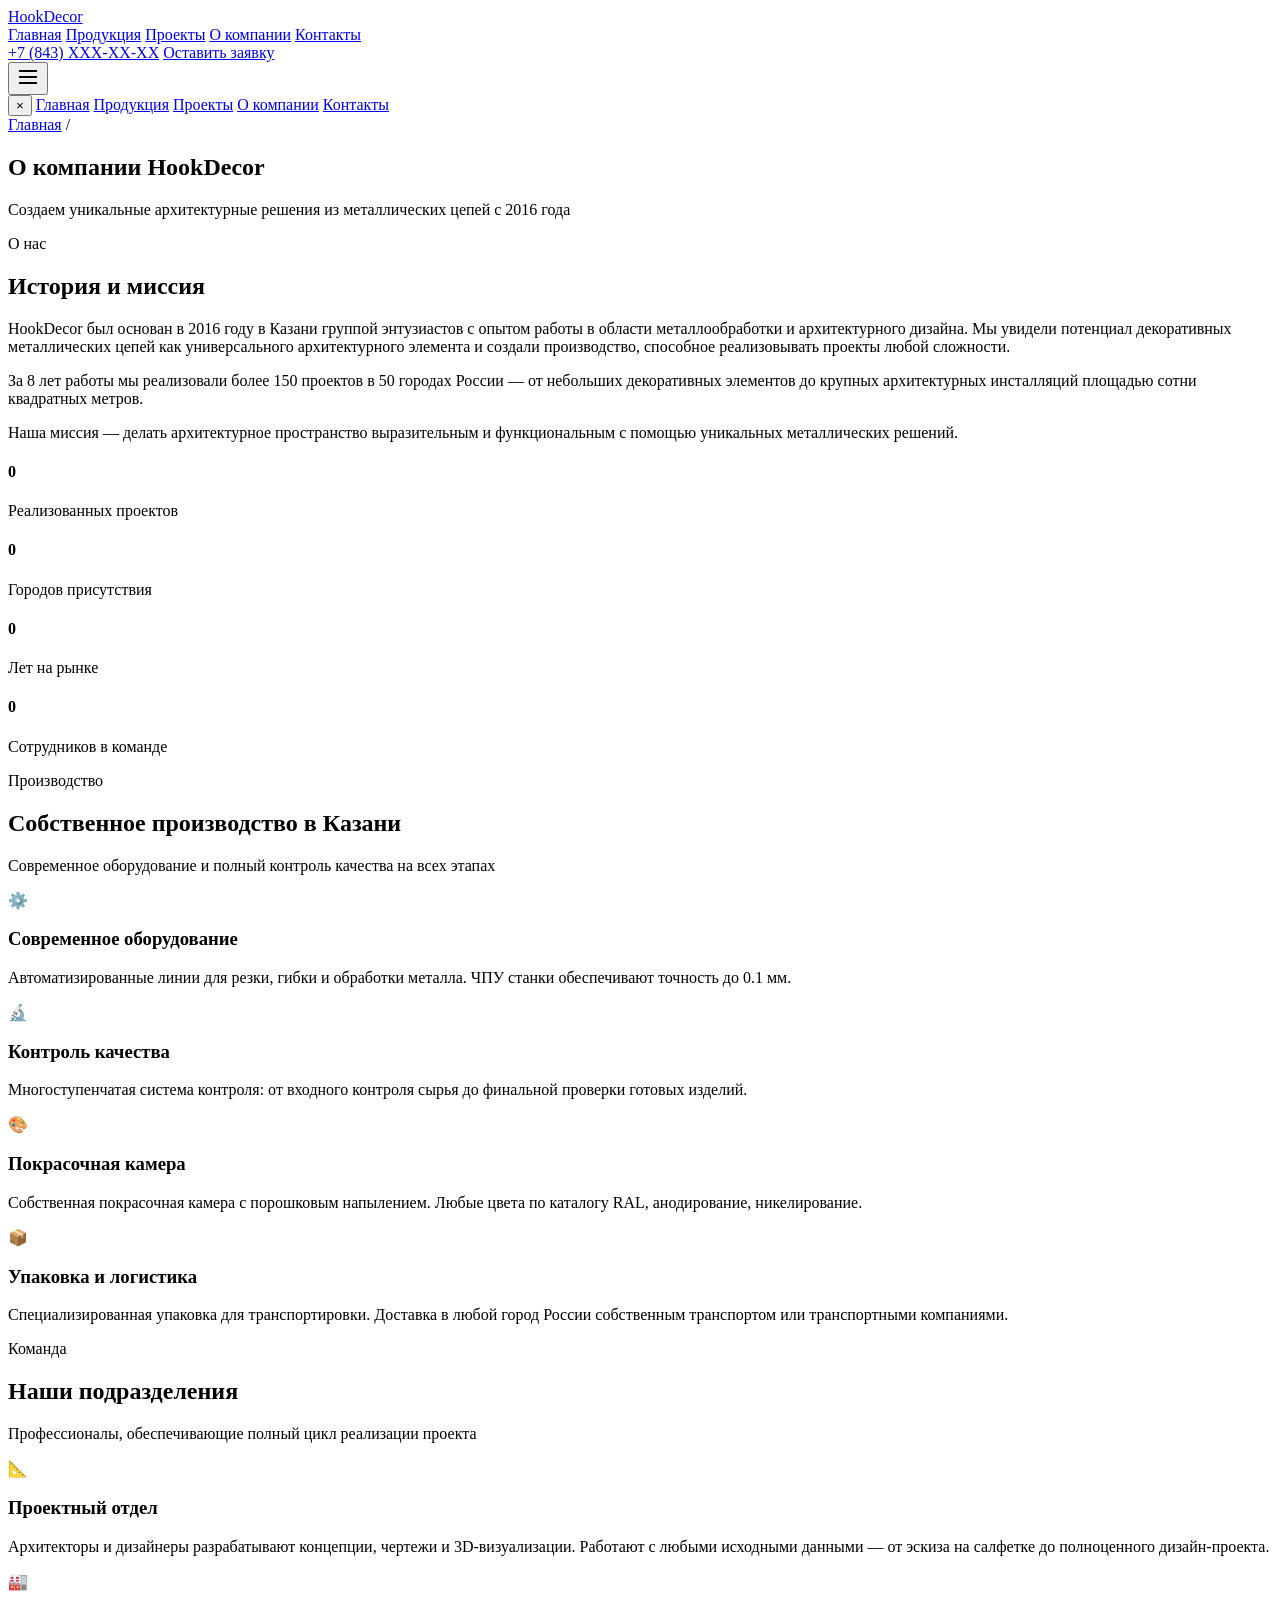
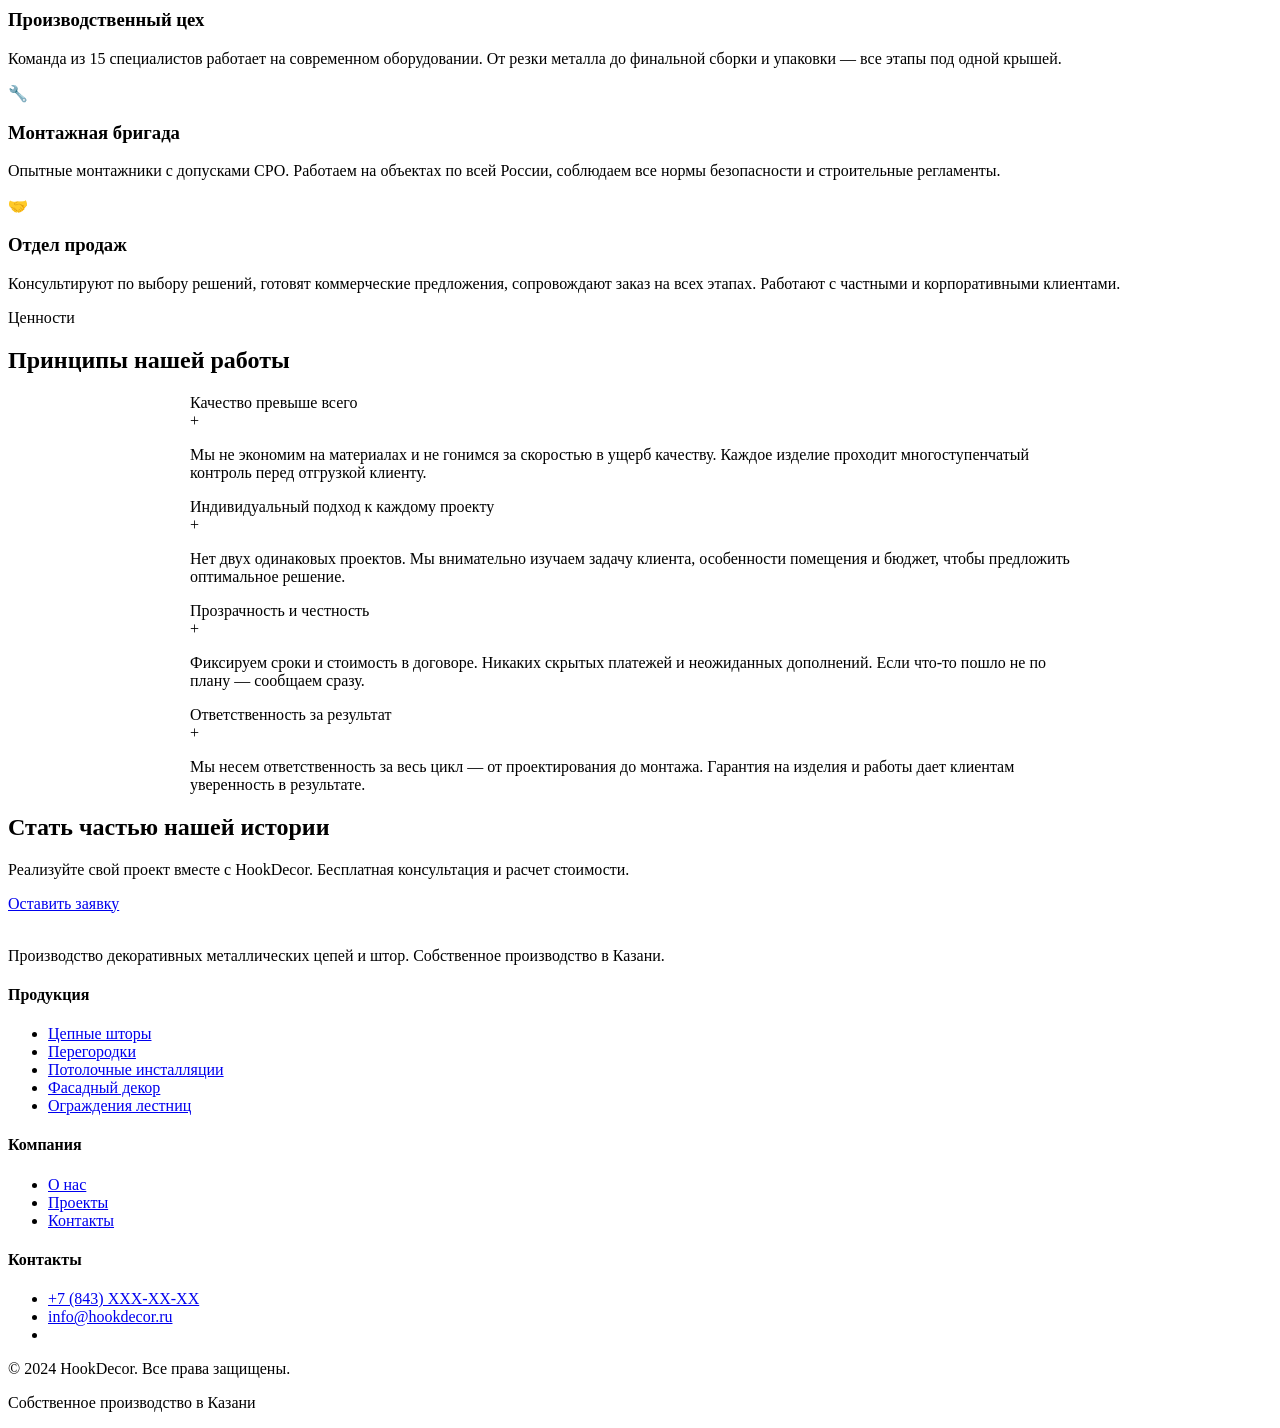
==== about.html @ c9058403 "Update about.html" ====
<!DOCTYPE html>
<html lang="ru">
<head>
    <meta charset="UTF-8">
    <meta name="viewport" content="width=device-width, initial-scale=1.0">
    <meta name="description" content="HookDecor — производитель декоративных металлических цепей и штор в Казани. Собственное производство, проектный отдел, монтаж под ключ. История компании, производство, команда.">
    <meta name="keywords" content="HookDecor, производство декоративных цепей Казань, компания, о нас, производство металлических штор, проектный отдел, монтаж">
    <meta name="author" content="HookDecor">
    <meta name="robots" content="index, follow">

    <meta property="og:title" content="О компании HookDecor — Производство в Казани">
    <meta property="og:description" content="Собственное производство декоративных металлических цепей и штор. Проектный отдел, монтаж под ключ.">
    <meta property="og:type" content="website">
    <meta property="og:url" content="https://hookdecor.ru/about.html">
    <meta property="og:locale" content="ru_RU">

    <title>О компании — HookDecor | Производство декоративных цепей в Казани</title>

    <link rel="canonical" href="https://hookdecor.ru/about.html">
    <link rel="stylesheet" href="./styles.css">
    <link rel="preconnect" href="https://fonts.googleapis.com">
    <link href="https://fonts.googleapis.com/css2?family=Inter:wght@300;400;500;600;700&display=swap" rel="stylesheet">

    <script type="application/ld+json">
    {
        "@context": "https://schema.org",
        "@type": "AboutPage",
        "name": "О компании HookDecor",
        "description": "Производство декоративных металлических цепей и штор в Казани",
        "url": "https://hookdecor.ru/about.html",
        "mainEntity": {
            "@type": "Organization",
            "name": "HookDecor",
            "description": "Производство декоративных металлических цепей и штор",
            "foundingDate": "2016",
            "numberOfEmployees": "25",
            "areaServed": "RU",
            "address": {
                "@type": "PostalAddress",
                "addressLocality": "Казань",
                "addressRegion": "Татарстан",
                "addressCountry": "RU"
            }
        }
    }
    </script>
</head>
<body>

    <!-- Header -->
    <header class="header">
        <div class="container">
            <div class="header-inner">
                <a href="index.html" class="logo">Hook<span>Decor</span></a>
                <nav class="nav">
                    <a href="index.html">Главная</a>
                    <a href="products.html">Продукция</a>
                    <a href="projects.html">Проекты</a>
                    <a href="about.html">О компании</a>
                    <a href="contacts.html">Контакты</a>
                </nav>
                <div class="header-contact">
                    <a href="tel:+7843XXXXXXX" class="phone-link">+7 (843) XXX-XX-XX</a>
                    <a href="contacts.html" class="btn btn-primary">Оставить заявку</a>
                </div>
                <button class="mobile-menu-btn" aria-label="Открыть меню">
                    <svg width="24" height="24" viewBox="0 0 24 24" fill="none" stroke="currentColor" stroke-width="2">
                        <line x1="3" y1="12" x2="21" y2="12"></line>
                        <line x1="3" y1="6" x2="21" y2="6"></line>
                        <line x1="3" y1="18" x2="21" y2="18"></line>
                    </svg>
                </button>
            </div>
        </div>
    </header>

    <div class="mobile-menu">
        <button class="mobile-menu-close" aria-label="Закрыть меню">×</button>
        <a href="index.html">Главная</a>
        <a href="products.html">Продукция</a>
        <a href="projects.html">Проекты</a>
        <a href="about.html">О компании</a>
        <a href="contacts.html">Контакты</a>
    </div>

    <!-- Page Header -->
    <section class="page-header">
        <div class="container">
            <nav class="breadcrumb" aria-label="Хлебные крошки">
                <a href="index.html">Главная</a>
                <span class="breadcrumb-separator">/</span>
                <span style="color: rgba(255,255,255,0.6);">О компании</span>
            </nav>
            <h1>О компании HookDecor</h1>
            <p>Создаем уникальные архитектурные решения из металлических цепей с 2016 года</p>
        </div>
    </section>

    <!-- About Main -->
    <section class="section">
        <div class="container">
            <div class="about-grid">
                <div class="about-image fade-in"></div>
                <div class="fade-in">
                    <span class="section-label">О нас</span>
                    <h2>История и миссия</h2>
                    <p>HookDecor был основан в 2016 году в Казани группой энтузиастов с опытом работы в области металлообработки и архитектурного дизайна. Мы увидели потенциал декоративных металлических цепей как универсального архитектурного элемента и создали производство, способное реализовывать проекты любой сложности.</p>
                    <p>За 8 лет работы мы реализовали более 150 проектов в 50 городах России — от небольших декоративных элементов до крупных архитектурных инсталляций площадью сотни квадратных метров.</p>
                    <p>Наша миссия — делать архитектурное пространство выразительным и функциональным с помощью уникальных металлических решений.</p>

                    <div class="about-stats">
                        <div class="stat-item">
                            <h4 class="counter" data-target="150">0</h4>
                            <p>Реализованных проектов</p>
                        </div>
                        <div class="stat-item">
                            <h4 class="counter" data-target="50">0</h4>
                            <p>Городов присутствия</p>
                        </div>
                        <div class="stat-item">
                            <h4 class="counter" data-target="8">0</h4>
                            <p>Лет на рынке</p>
                        </div>
                        <div class="stat-item">
                            <h4 class="counter" data-target="25">0</h4>
                            <p>Сотрудников в команде</p>
                        </div>
                    </div>
                </div>
            </div>
        </div>
    </section>

    <!-- Production Section -->
    <section class="section products-section" id="production">
        <div class="container">
            <div class="section-header fade-in">
                <span class="section-label">Производство</span>
                <h2>Собственное производство в Казани</h2>
                <p>Современное оборудование и полный контроль качества на всех этапах</p>
            </div>
            <div class="features-grid">
                <div class="feature-card fade-in">
                    <div class="feature-icon">⚙️</div>
                    <h3>Современное оборудование</h3>
                    <p>Автоматизированные линии для резки, гибки и обработки металла. ЧПУ станки обеспечивают точность до 0.1 мм.</p>
                </div>
                <div class="feature-card fade-in">
                    <div class="feature-icon">🔬</div>
                    <h3>Контроль качества</h3>
                    <p>Многоступенчатая система контроля: от входного контроля сырья до финальной проверки готовых изделий.</p>
                </div>
                <div class="feature-card fade-in">
                    <div class="feature-icon">🎨</div>
                    <h3>Покрасочная камера</h3>
                    <p>Собственная покрасочная камера с порошковым напылением. Любые цвета по каталогу RAL, анодирование, никелирование.</p>
                </div>
                <div class="feature-card fade-in">
                    <div class="feature-icon">📦</div>
                    <h3>Упаковка и логистика</h3>
                    <p>Специализированная упаковка для транспортировки. Доставка в любой город России собственным транспортом или транспортными компаниями.</p>
                </div>
            </div>
        </div>
    </section>

    <!-- Team / Departments -->
    <section class="section">
        <div class="container">
            <div class="section-header fade-in">
                <span class="section-label">Команда</span>
                <h2>Наши подразделения</h2>
                <p>Профессионалы, обеспечивающие полный цикл реализации проекта</p>
            </div>
            <div class="features-grid">
                <div class="feature-card fade-in">
                    <div class="feature-icon">📐</div>
                    <h3>Проектный отдел</h3>
                    <p>Архитекторы и дизайнеры разрабатывают концепции, чертежи и 3D-визуализации. Работают с любыми исходными данными — от эскиза на салфетке до полноценного дизайн-проекта.</p>
                </div>
                <div class="feature-card fade-in">
                    <div class="feature-icon">🏭</div>
                    <h3>Производственный цех</h3>
                    <p>Команда из 15 специалистов работает на современном оборудовании. От резки металла до финальной сборки и упаковки — все этапы под одной крышей.</p>
                </div>
                <div class="feature-card fade-in">
                    <div class="feature-icon">🔧</div>
                    <h3>Монтажная бригада</h3>
                    <p>Опытные монтажники с допусками СРО. Работаем на объектах по всей России, соблюдаем все нормы безопасности и строительные регламенты.</p>
                </div>
                <div class="feature-card fade-in">
                    <div class="feature-icon">🤝</div>
                    <h3>Отдел продаж</h3>
                    <p>Консультируют по выбору решений, готовят коммерческие предложения, сопровождают заказ на всех этапах. Работают с частными и корпоративными клиентами.</p>
                </div>
            </div>
        </div>
    </section>

    <!-- Values -->
    <section class="section products-section">
        <div class="container">
            <div class="section-header fade-in">
                <span class="section-label">Ценности</span>
                <h2>Принципы нашей работы</h2>
            </div>
            <div style="max-width: 900px; margin: 0 auto;">
                <div class="faq-item fade-in">
                    <div class="faq-question">
                        <span>Качество превыше всего</span>
                        <div class="faq-toggle">+</div>
                    </div>
                    <div class="faq-answer">
                        <p>Мы не экономим на материалах и не гонимся за скоростью в ущерб качеству. Каждое изделие проходит многоступенчатый контроль перед отгрузкой клиенту.</p>
                    </div>
                </div>
                <div class="faq-item fade-in">
                    <div class="faq-question">
                        <span>Индивидуальный подход к каждому проекту</span>
                        <div class="faq-toggle">+</div>
                    </div>
                    <div class="faq-answer">
                        <p>Нет двух одинаковых проектов. Мы внимательно изучаем задачу клиента, особенности помещения и бюджет, чтобы предложить оптимальное решение.</p>
                    </div>
                </div>
                <div class="faq-item fade-in">
                    <div class="faq-question">
                        <span>Прозрачность и честность</span>
                        <div class="faq-toggle">+</div>
                    </div>
                    <div class="faq-answer">
                        <p>Фиксируем сроки и стоимость в договоре. Никаких скрытых платежей и неожиданных дополнений. Если что-то пошло не по плану — сообщаем сразу.</p>
                    </div>
                </div>
                <div class="faq-item fade-in">
                    <div class="faq-question">
                        <span>Ответственность за результат</span>
                        <div class="faq-toggle">+</div>
                    </div>
                    <div class="faq-answer">
                        <p>Мы несем ответственность за весь цикл — от проектирования до монтажа. Гарантия на изделия и работы дает клиентам уверенность в результате.</p>
                    </div>
                </div>
            </div>
        </div>
    </section>

    <!-- CTA Section -->
    <section class="cta-section">
        <div class="container">
            <div class="fade-in">
                <h2>Стать частью нашей истории</h2>
                <p>Реализуйте свой проект вместе с HookDecor. Бесплатная консультация и расчет стоимости.</p>
                <div class="cta-buttons">
                    <a href="contacts.html" class="btn btn-white">Оставить заявку</a>
                    <a href="tel:+7843XXXXXXX" class="btn btn-outline" style="color: white; border-color: rgba(255,255,255,0.5);">+7 (843) XXX-XX-XX</a>
                </div>
            </div>
        </div>
    </section>

    <!-- Footer -->
    <footer class="footer">
        <div class="container">
            <div class="footer-grid">
                <div class="footer-brand">
                    <a href="index.html" class="logo" style="color: white;">Hook<span style="color: var(--gold);">Decor</span></a>
                    <p>Производство декоративных металлических цепей и штор. Собственное производство в Казани.</p>
                </div>
                <div class="footer-links">
                    <h4>Продукция</h4>
                    <ul>
                        <li><a href="products.html#curtains">Цепные шторы</a></li>
                        <li><a href="products.html#partitions">Перегородки</a></li>
                        <li><a href="products.html#ceiling">Потолочные инсталляции</a></li>
                        <li><a href="products.html#facade">Фасадный декор</a></li>
                        <li><a href="products.html#stairs">Ограждения лестниц</a></li>
                    </ul>
                </div>
                <div class="footer-links">
                    <h4>Компания</h4>
                    <ul>
                        <li><a href="about.html">О нас</a></li>
                        <li><a href="projects.html">Проекты</a></li>
                        <li><a href="contacts.html">Контакты</a></li>
                    </ul>
                </div>
                <div class="footer-links">
                    <h4>Контакты</h4>
                    <ul>
                        <li><a href="tel:+7843XXXXXXX">+7 (843) XXX-XX-XX</a></li>
                        <li><a href="mailto:info@hookdecor.ru">info@hookdecor.ru</a></li>
                        <li><span style="color: rgba(255,255,255,0.7);">Казань, Татарстан</span></li>
                    </ul>
                </div>
            </div>
            <div class="footer-bottom">
                <p>© 2024 HookDecor. Все права защищены.</p>
                <p>Собственное производство в Казани</p>
            </div>
        </div>
    </footer>

    <script src="./scripts.js"></script>
</body>
</html>
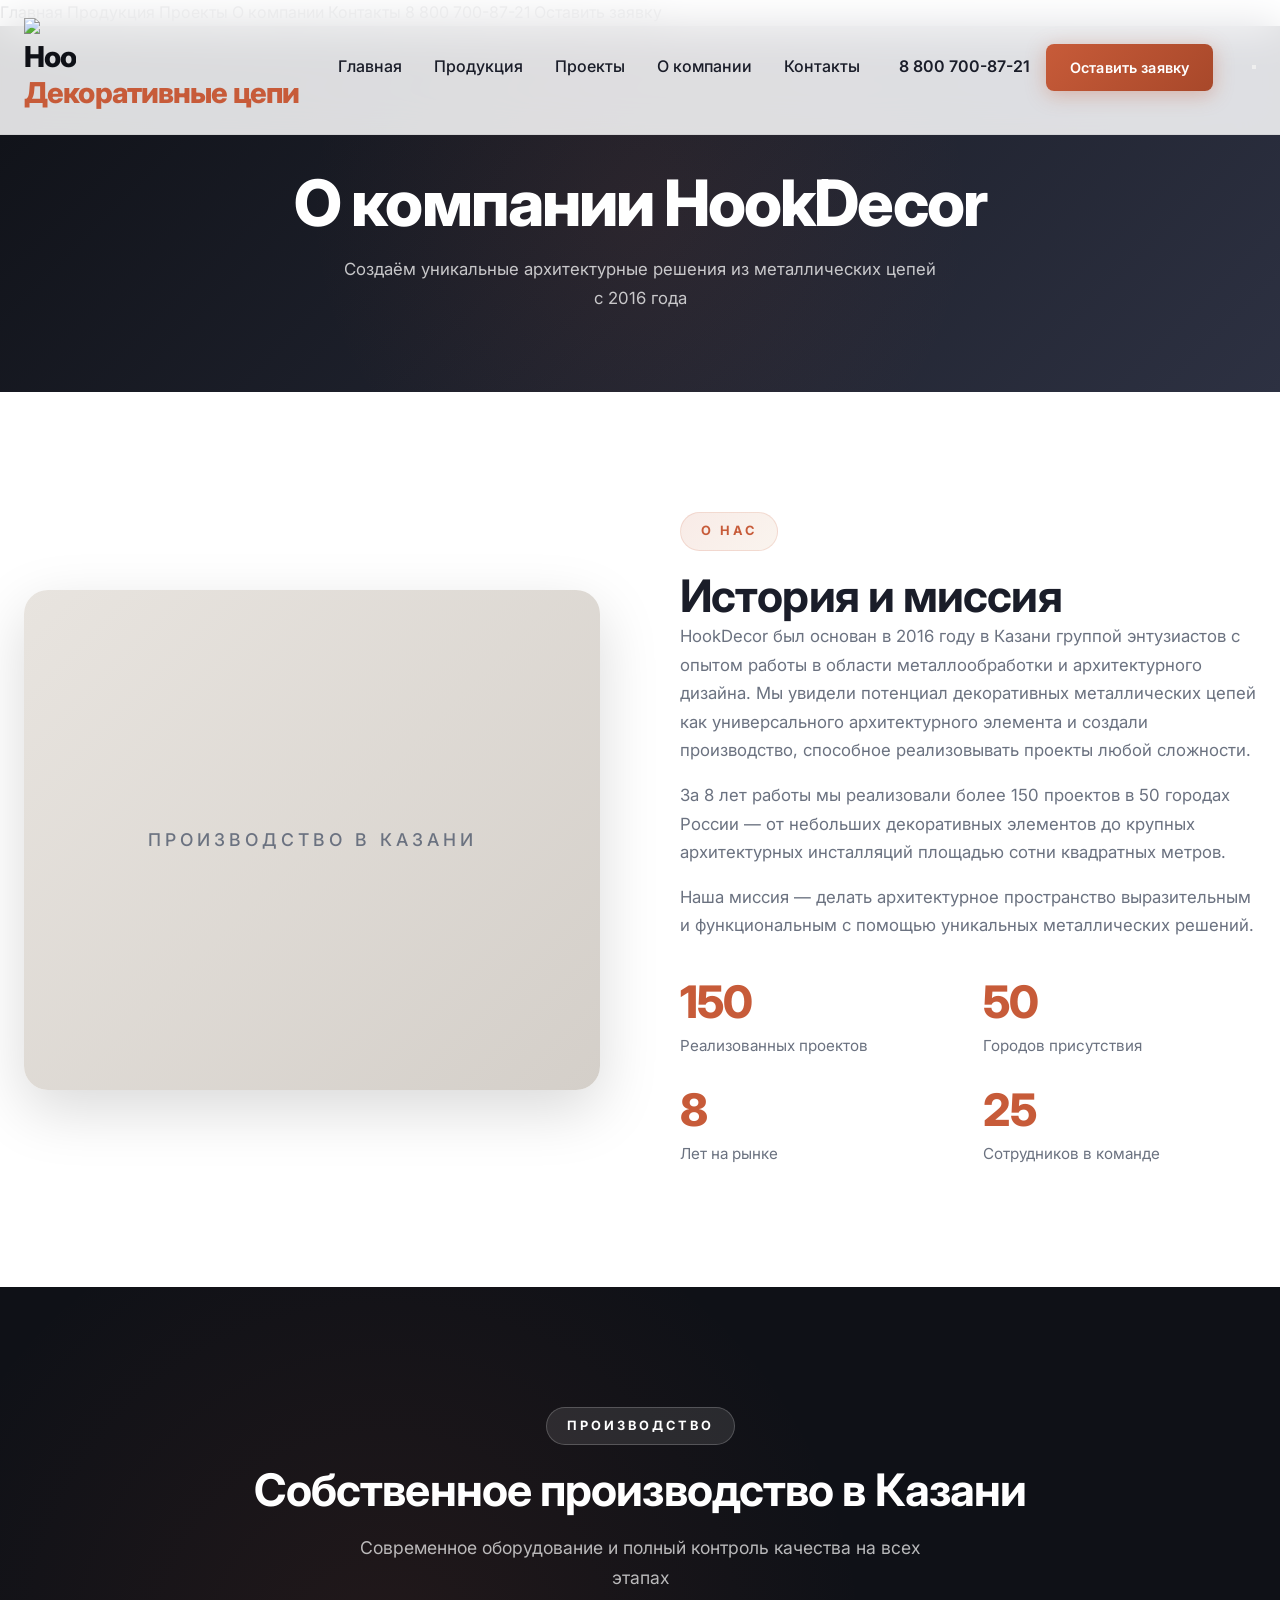
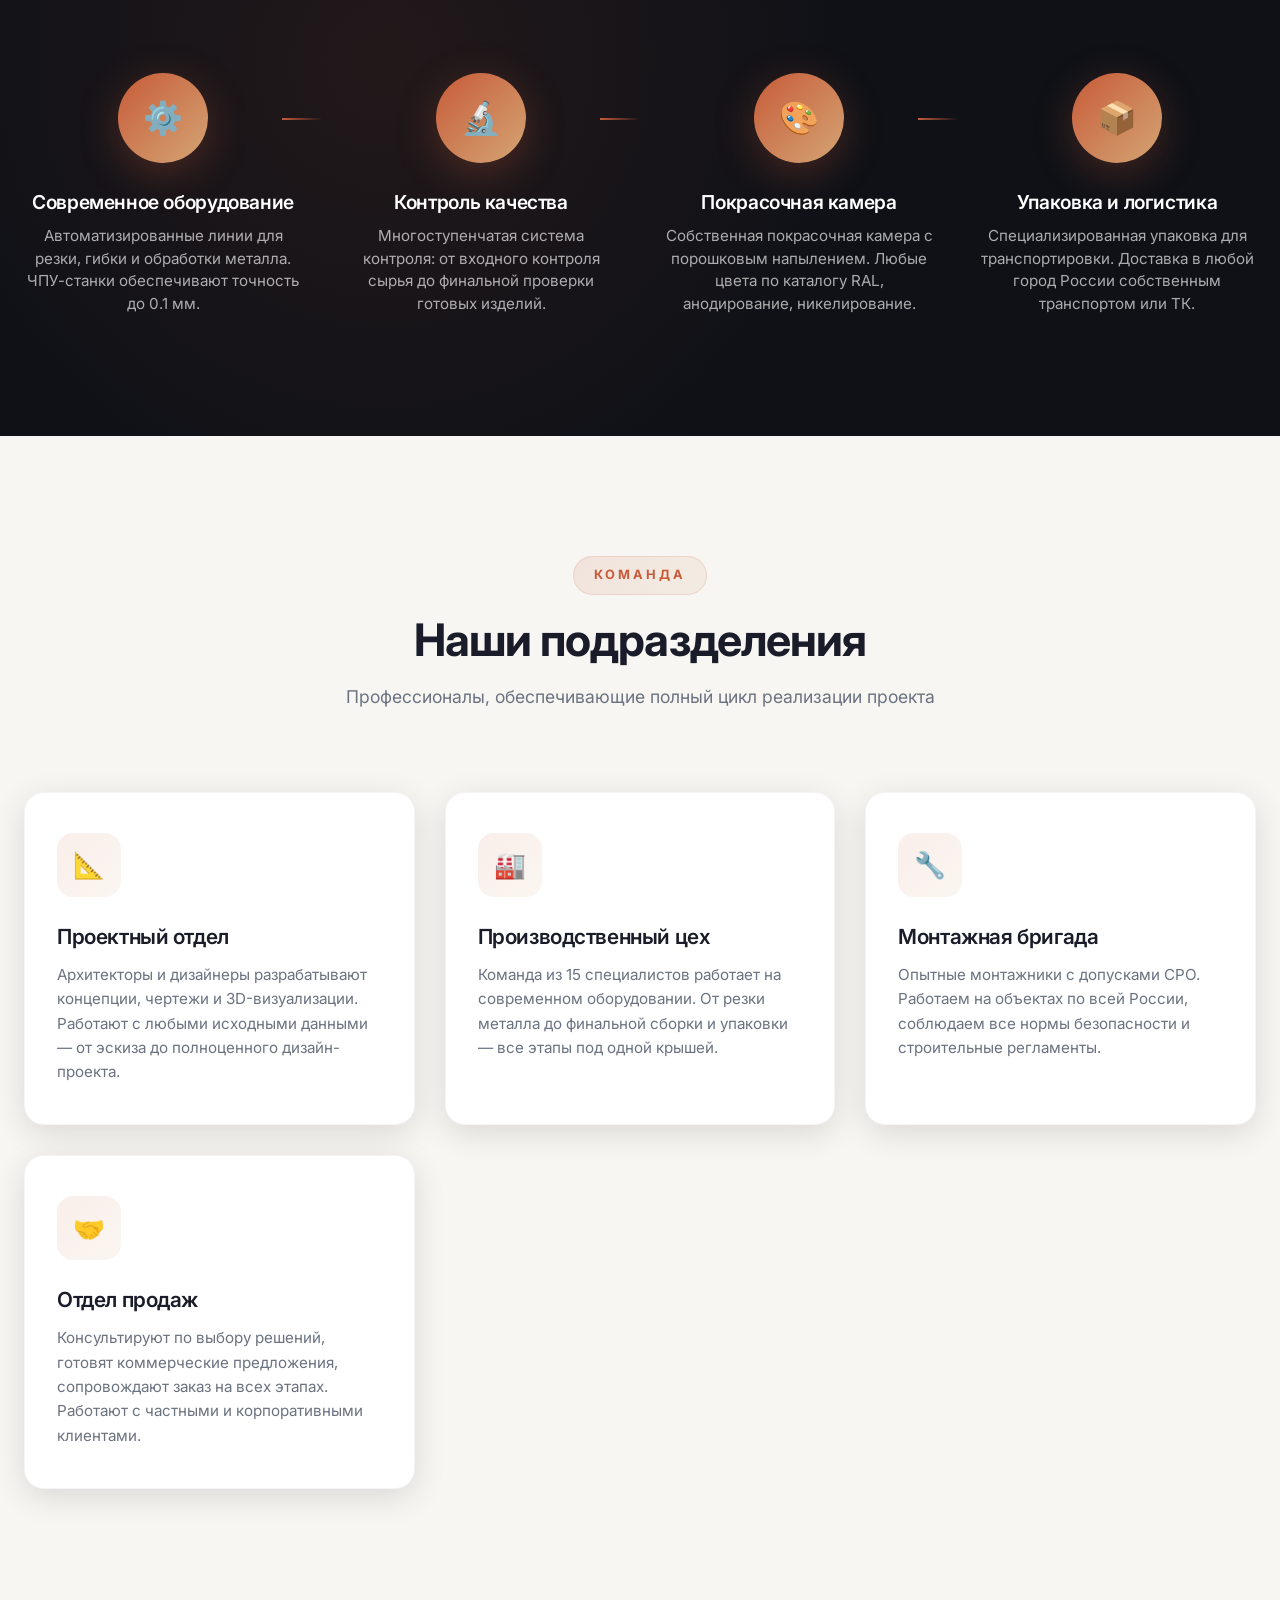
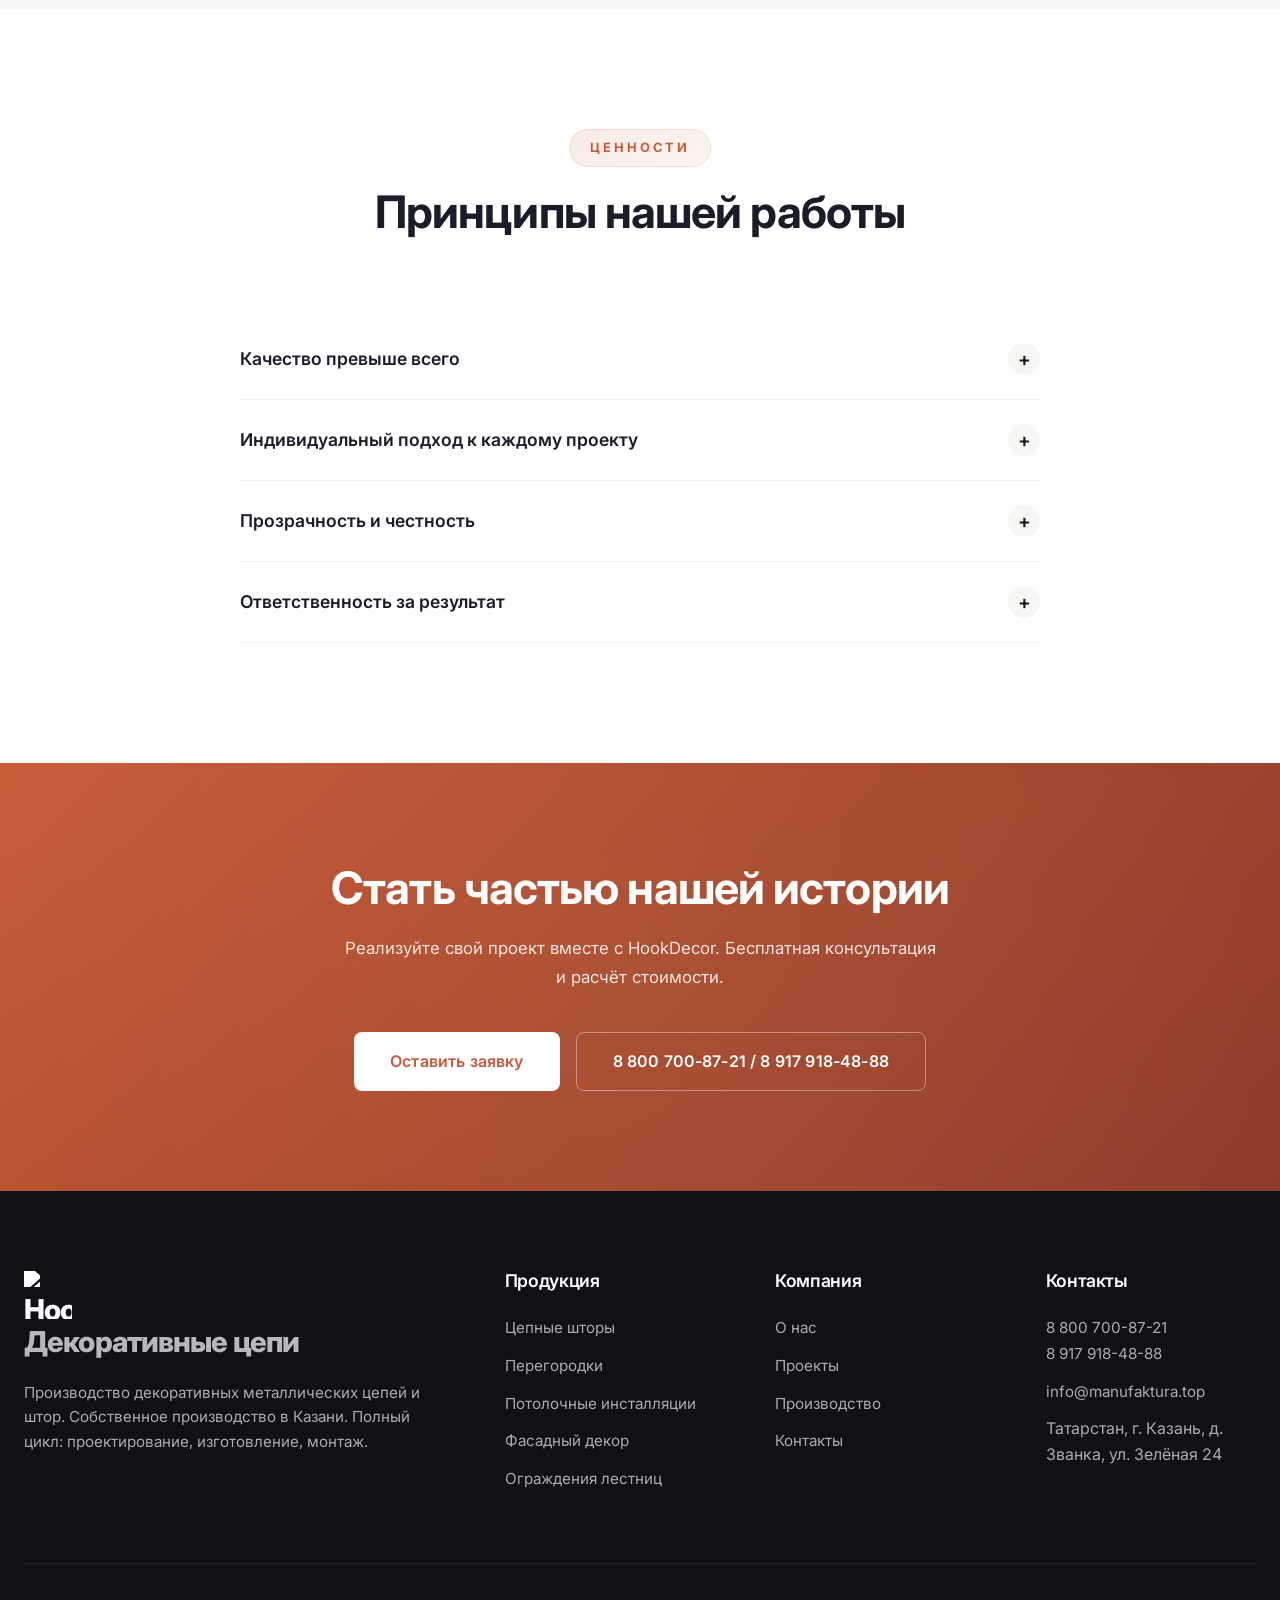
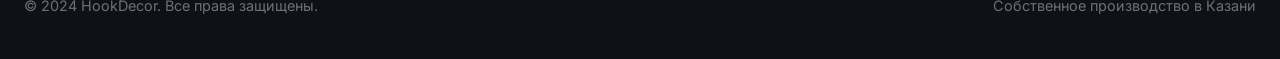
==== commit c09b42e9: "Поправили лооотип и шапку с строками тел" ====
--- a/about.html
+++ b/about.html
@@ -1,306 +1,1381 @@
 <!DOCTYPE html>
 <html lang="ru">
 <head>
-    <meta charset="UTF-8">
-    <meta name="viewport" content="width=device-width, initial-scale=1.0">
-    <meta name="description" content="HookDecor — производитель декоративных металлических цепей и штор в Казани. Собственное производство, проектный отдел, монтаж под ключ. История компании, производство, команда.">
-    <meta name="keywords" content="HookDecor, производство декоративных цепей Казань, компания, о нас, производство металлических штор, проектный отдел, монтаж">
-    <meta name="author" content="HookDecor">
-    <meta name="robots" content="index, follow">
-
-    <meta property="og:title" content="О компании HookDecor — Производство в Казани">
-    <meta property="og:description" content="Собственное производство декоративных металлических цепей и штор. Проектный отдел, монтаж под ключ.">
-    <meta property="og:type" content="website">
-    <meta property="og:url" content="https://hookdecor.ru/about.html">
-    <meta property="og:locale" content="ru_RU">
-
-    <title>О компании — HookDecor | Производство декоративных цепей в Казани</title>
-
-    <link rel="canonical" href="https://hookdecor.ru/about.html">
-    <link rel="stylesheet" href="./styles.css">
-    <link rel="preconnect" href="https://fonts.googleapis.com">
-    <link href="https://fonts.googleapis.com/css2?family=Inter:wght@300;400;500;600;700&display=swap" rel="stylesheet">
-
-    <script type="application/ld+json">
-    {
-        "@context": "https://schema.org",
-        "@type": "AboutPage",
-        "name": "О компании HookDecor",
-        "description": "Производство декоративных металлических цепей и штор в Казани",
-        "url": "https://hookdecor.ru/about.html",
-        "mainEntity": {
-            "@type": "Organization",
-            "name": "HookDecor",
-            "description": "Производство декоративных металлических цепей и штор",
-            "foundingDate": "2016",
-            "numberOfEmployees": "25",
-            "areaServed": "RU",
-            "address": {
-                "@type": "PostalAddress",
-                "addressLocality": "Казань",
-                "addressRegion": "Татарстан",
-                "addressCountry": "RU"
-            }
-        }
+<meta charset="UTF-8">
+<meta name="viewport" content="width=device-width, initial-scale=1.0">
+<title>О компании — HookDecor | Производство декоративных цепей в Казани</title>
+<link href="https://fonts.googleapis.com/css2?family=Inter:wght@300;400;500;600;700;800&display=swap" rel="stylesheet">
+<style>
+/* ============================================
+   HOOKDECOR — PREMIUM DESIGN FOR WORDPRESS
+   Modern, Luxury, Glassmorphism, Animations
+   ============================================ */
+
+@import url('https://fonts.googleapis.com/css2?family=Inter:wght@300;400;500;600;700;800&display=swap');
+
+:root {
+    --primary-dark: #0f1117;
+    --primary-light: #f8f6f3;
+    --accent: #c75b39;
+    --accent-hover: #a8482a;
+    --text-dark: #1a1d29;
+    --text-light: #6b7280;
+    --gold: #d4a574;
+    --white: #ffffff;
+    --glass: rgba(255, 255, 255, 0.08);
+    --glass-border: rgba(255, 255, 255, 0.18);
+    --shadow-soft: 0 8px 32px rgba(0, 0, 0, 0.12);
+    --shadow-medium: 0 20px 60px rgba(0, 0, 0, 0.15);
+    --shadow-strong: 0 30px 80px rgba(0, 0, 0, 0.2);
+    --transition: all 0.4s cubic-bezier(0.4, 0, 0.2, 1);
+}
+
+* {
+    margin: 0;
+    padding: 0;
+    box-sizing: border-box;
+}
+
+html {
+    scroll-behavior: smooth;
+}
+
+body {
+    font-family: 'Inter', -apple-system, BlinkMacSystemFont, sans-serif;
+    color: var(--text-dark);
+    background-color: var(--white);
+    line-height: 1.6;
+    overflow-x: hidden;
+    -webkit-font-smoothing: antialiased;
+    -moz-osx-font-smoothing: grayscale;
+}
+
+/* Typography — Premium */
+h1, h2, h3, h4, h5, h6 {
+    font-family: 'Inter', sans-serif;
+    font-weight: 700;
+    line-height: 1.15;
+    letter-spacing: -0.02em;
+    color: var(--text-dark);
+}
+
+h1 {
+    font-size: clamp(2.5rem, 5vw, 4.5rem);
+    font-weight: 800;
+    letter-spacing: -0.03em;
+}
+
+h2 {
+    font-size: clamp(1.8rem, 3.5vw, 3rem);
+    font-weight: 700;
+}
+
+h3 {
+    font-size: clamp(1.2rem, 2vw, 1.5rem);
+    font-weight: 600;
+}
+
+p {
+    font-size: 1.05rem;
+    color: var(--text-light);
+    line-height: 1.7;
+    max-width: 65ch;
+}
+
+a {
+    text-decoration: none;
+    color: inherit;
+    transition: var(--transition);
+}
+
+/* Premium Buttons */
+.wp-block-button__link,
+.btn-premium {
+    display: inline-flex;
+    align-items: center;
+    justify-content: center;
+    padding: 16px 36px;
+    font-size: 1rem;
+    font-weight: 600;
+    border-radius: 8px;
+    cursor: pointer;
+    transition: var(--transition);
+    border: none;
+    gap: 10px;
+    letter-spacing: 0.01em;
+    position: relative;
+    overflow: hidden;
+}
+
+.btn-premium::before {
+    content: '';
+    position: absolute;
+    top: 0;
+    left: -100%;
+    width: 100%;
+    height: 100%;
+    background: linear-gradient(90deg, transparent, rgba(255,255,255,0.2), transparent);
+    transition: left 0.6s;
+}
+
+.btn-premium:hover::before {
+    left: 100%;
+}
+
+.btn-primary-premium {
+    background: linear-gradient(135deg, var(--accent), var(--accent-hover));
+    color: var(--white);
+    box-shadow: 0 4px 20px rgba(199, 91, 57, 0.35);
+}
+
+.btn-primary-premium:hover {
+    transform: translateY(-3px);
+    box-shadow: 0 12px 40px rgba(199, 91, 57, 0.45);
+}
+
+.btn-outline-premium {
+    background: transparent;
+    color: var(--white);
+    border: 1.5px solid rgba(255,255,255,0.4);
+    backdrop-filter: blur(10px);
+}
+
+.btn-outline-premium:hover {
+    background: rgba(255,255,255,0.1);
+    border-color: rgba(255,255,255,0.7);
+    transform: translateY(-3px);
+}
+
+/* Container */
+.container-premium {
+    max-width: 1280px;
+    margin: 0 auto;
+    padding: 0 24px;
+}
+
+/* Header — Glassmorphism */
+.header-premium {
+    position: fixed;
+    top: 0;
+    left: 0;
+    right: 0;
+    z-index: 1000;
+    background: rgba(255, 255, 255, 0.85);
+    backdrop-filter: blur(20px) saturate(180%);
+    -webkit-backdrop-filter: blur(20px) saturate(180%);
+    border-bottom: 1px solid rgba(0,0,0,0.05);
+    transition: var(--transition);
+}
+
+.header-premium.scrolled {
+    box-shadow: 0 4px 30px rgba(0,0,0,0.08);
+    background: rgba(255, 255, 255, 0.95);
+}
+
+.header-inner-premium {
+    display: flex;
+    align-items: center;
+    justify-content: space-between;
+    padding: 18px 0;
+    min-height: 72px;
+}
+
+.logo-premium {
+    font-size: 1.8rem;
+    font-weight: 800;
+    color: var(--primary-dark);
+    letter-spacing: -0.03em;
+}
+
+.logo-premium span {
+    color: var(--accent);
+}
+
+/* Hero — Premium with Video/Gradient */
+.hero-premium {
+    min-height: 100vh;
+    display: flex;
+    align-items: center;
+    background: linear-gradient(135deg, #0f1117 0%, #1a1f2e 50%, #2d3142 100%);
+    position: relative;
+    overflow: hidden;
+    padding-top: 100px;
+}
+
+.hero-premium::before {
+    content: '';
+    position: absolute;
+    top: -50%;
+    left: -50%;
+    width: 200%;
+    height: 200%;
+    background: radial-gradient(circle, rgba(199,91,57,0.08) 0%, transparent 50%);
+    animation: pulse 8s ease-in-out infinite;
+}
+
+@keyframes pulse {
+    0%, 100% { transform: scale(1); opacity: 0.5; }
+    50% { transform: scale(1.1); opacity: 0.8; }
+}
+
+.hero-premium::after {
+    content: '';
+    position: absolute;
+    top: 0;
+    left: 0;
+    right: 0;
+    bottom: 0;
+    background: url('data:image/svg+xml,<svg xmlns="http://www.w3.org/2000/svg" viewBox="0 0 100 100"><circle cx="50" cy="50" r="0.5" fill="rgba(255,255,255,0.03)"/></svg>');
+    background-size: 60px 60px;
+}
+
+.hero-content-premium {
+    position: relative;
+    z-index: 2;
+    display: grid;
+    grid-template-columns: 1fr 1fr;
+    gap: 60px;
+    align-items: center;
+}
+
+.hero-text-premium h1 {
+    color: var(--white);
+    margin-bottom: 24px;
+    font-weight: 800;
+    line-height: 1.1;
+}
+
+.hero-text-premium h1 span {
+    color: var(--gold);
+    display: block;
+    margin-top: 8px;
+}
+
+.hero-text-premium p {
+    color: rgba(255,255,255,0.75);
+    font-size: 1.2rem;
+    margin-bottom: 40px;
+    max-width: 500px;
+    line-height: 1.6;
+}
+
+.hero-buttons-premium {
+    display: flex;
+    gap: 16px;
+    flex-wrap: wrap;
+}
+
+/* Glass Card for Hero Visual */
+.hero-glass-card {
+    width: 100%;
+    max-width: 520px;
+    height: 420px;
+    background: var(--glass);
+    backdrop-filter: blur(20px);
+    -webkit-backdrop-filter: blur(20px);
+    border: 1px solid var(--glass-border);
+    border-radius: 24px;
+    display: flex;
+    align-items: center;
+    justify-content: center;
+    position: relative;
+    overflow: hidden;
+    box-shadow: var(--shadow-strong);
+}
+
+.hero-glass-card::before {
+    content: '';
+    position: absolute;
+    top: -50%;
+    left: -50%;
+    width: 200%;
+    height: 200%;
+    background: conic-gradient(from 0deg, transparent, rgba(212,165,116,0.1), transparent 30%);
+    animation: rotate 10s linear infinite;
+}
+
+@keyframes rotate {
+    100% { transform: rotate(360deg); }
+}
+
+.hero-glass-text {
+    position: relative;
+    z-index: 2;
+    font-size: 0.9rem;
+    letter-spacing: 4px;
+    color: rgba(255,255,255,0.4);
+    text-transform: uppercase;
+    font-weight: 300;
+    text-align: center;
+    padding: 0 20px;
+}
+
+/* Floating Elements */
+.float-premium {
+    position: absolute;
+    border-radius: 16px;
+    background: rgba(255,255,255,0.08);
+    backdrop-filter: blur(12px);
+    -webkit-backdrop-filter: blur(12px);
+    border: 1px solid rgba(255,255,255,0.15);
+    padding: 14px 22px;
+    font-size: 0.85rem;
+    color: white;
+    box-shadow: 0 8px 32px rgba(0,0,0,0.2);
+    animation: float-premium 6s ease-in-out infinite;
+}
+
+.float-1 { top: 8%; right: 5%; animation-delay: 0s; }
+.float-2 { bottom: 25%; left: -5%; animation-delay: 2s; }
+.float-3 { top: 55%; right: -8%; animation-delay: 4s; }
+
+@keyframes float-premium {
+    0%, 100% { transform: translateY(0px) rotate(0deg); }
+    50% { transform: translateY(-20px) rotate(2deg); }
+}
+
+/* Section Styles */
+.section-premium {
+    padding: 120px 0;
+    position: relative;
+}
+
+.section-header-premium {
+    text-align: center;
+    margin-bottom: 80px;
+}
+
+.section-header-premium h2 {
+    margin-bottom: 16px;
+}
+
+.section-header-premium p {
+    max-width: 600px;
+    margin: 0 auto;
+    font-size: 1.1rem;
+}
+
+.section-label-premium {
+    display: inline-block;
+    padding: 8px 20px;
+    background: linear-gradient(135deg, rgba(199,91,57,0.12), rgba(212,165,116,0.12));
+    color: var(--accent);
+    font-size: 0.8rem;
+    font-weight: 700;
+    text-transform: uppercase;
+    letter-spacing: 3px;
+    border-radius: 30px;
+    margin-bottom: 20px;
+    border: 1px solid rgba(199,91,57,0.15);
+}
+
+/* Features — Glass Cards */
+.features-grid-premium {
+    display: grid;
+    grid-template-columns: repeat(auto-fit, minmax(300px, 1fr));
+    gap: 30px;
+}
+
+.feature-card-premium {
+    padding: 40px 32px;
+    background: var(--white);
+    border-radius: 20px;
+    border: 1px solid rgba(0,0,0,0.04);
+    transition: var(--transition);
+    position: relative;
+    overflow: hidden;
+    box-shadow: var(--shadow-soft);
+}
+
+.feature-card-premium::before {
+    content: '';
+    position: absolute;
+    top: 0;
+    left: 0;
+    width: 100%;
+    height: 3px;
+    background: linear-gradient(90deg, var(--accent), var(--gold));
+    transform: scaleX(0);
+    transform-origin: left;
+    transition: transform 0.4s ease;
+}
+
+.feature-card-premium:hover {
+    transform: translateY(-10px);
+    box-shadow: var(--shadow-medium);
+}
+
+.feature-card-premium:hover::before {
+    transform: scaleX(1);
+}
+
+.feature-icon-premium {
+    width: 64px;
+    height: 64px;
+    background: linear-gradient(135deg, rgba(199,91,57,0.1), rgba(212,165,116,0.1));
+    border-radius: 16px;
+    display: flex;
+    align-items: center;
+    justify-content: center;
+    margin-bottom: 28px;
+    font-size: 1.6rem;
+    transition: var(--transition);
+}
+
+.feature-card-premium:hover .feature-icon-premium {
+    transform: scale(1.1);
+    background: linear-gradient(135deg, rgba(199,91,57,0.2), rgba(212,165,116,0.2));
+}
+
+.feature-card-premium h3 {
+    margin-bottom: 14px;
+    font-size: 1.3rem;
+}
+
+.feature-card-premium p {
+    font-size: 0.95rem;
+    line-height: 1.6;
+}
+
+/* Products */
+.products-section-premium {
+    background-color: var(--primary-light);
+}
+
+.products-grid-premium {
+    display: grid;
+    grid-template-columns: repeat(auto-fit, minmax(300px, 1fr));
+    gap: 30px;
+}
+
+.product-card-premium {
+    background: var(--white);
+    border-radius: 20px;
+    overflow: hidden;
+    transition: var(--transition);
+    border: 1px solid rgba(0,0,0,0.04);
+    box-shadow: var(--shadow-soft);
+}
+
+.product-card-premium:hover {
+    transform: translateY(-10px) scale(1.02);
+    box-shadow: var(--shadow-strong);
+}
+
+.product-image-premium {
+    height: 260px;
+    background: linear-gradient(135deg, #e8e4df, #d4cfc9);
+    display: flex;
+    align-items: center;
+    justify-content: center;
+    position: relative;
+    overflow: hidden;
+}
+
+.product-image-premium::after {
+    content: attr(data-product);
+    font-size: 0.85rem;
+    color: var(--text-light);
+    letter-spacing: 3px;
+    text-transform: uppercase;
+    font-weight: 500;
+}
+
+.product-info-premium {
+    padding: 32px;
+}
+
+.product-info-premium h3 {
+    margin-bottom: 12px;
+    font-size: 1.25rem;
+}
+
+.product-info-premium p {
+    margin-bottom: 20px;
+    font-size: 0.95rem;
+}
+
+.product-link-premium {
+    color: var(--accent);
+    font-weight: 600;
+    display: inline-flex;
+    align-items: center;
+    gap: 8px;
+    position: relative;
+}
+
+.product-link-premium::after {
+    content: '';
+    position: absolute;
+    bottom: -2px;
+    left: 0;
+    width: 0;
+    height: 2px;
+    background: var(--accent);
+    transition: width 0.3s ease;
+}
+
+.product-link-premium:hover::after {
+    width: 100%;
+}
+
+/* Projects — Masonry with Overlay */
+.projects-grid-premium {
+    display: grid;
+    grid-template-columns: repeat(3, 1fr);
+    gap: 24px;
+}
+
+.project-card-premium {
+    position: relative;
+    border-radius: 20px;
+    overflow: hidden;
+    height: 380px;
+    cursor: pointer;
+    background: linear-gradient(135deg, #3a3f4e, #2d3142);
+    box-shadow: var(--shadow-soft);
+    transition: var(--transition);
+}
+
+.project-card-premium:hover {
+    transform: translateY(-5px);
+    box-shadow: var(--shadow-medium);
+}
+
+.project-card-premium.large {
+    grid-column: span 2;
+    grid-row: span 2;
+    height: auto;
+    min-height: 600px;
+}
+
+.project-overlay-premium {
+    position: absolute;
+    bottom: 0;
+    left: 0;
+    right: 0;
+    padding: 40px 30px;
+    background: linear-gradient(transparent 0%, rgba(15,17,23,0.95) 100%);
+    color: var(--white);
+    transform: translateY(30px);
+    opacity: 0;
+    transition: var(--transition);
+}
+
+.project-card-premium:hover .project-overlay-premium {
+    transform: translateY(0);
+    opacity: 1;
+}
+
+.project-overlay-premium h3 {
+    color: var(--white);
+    margin-bottom: 8px;
+    font-size: 1.4rem;
+}
+
+.project-overlay-premium p {
+    color: rgba(255,255,255,0.75);
+    font-size: 0.9rem;
+}
+
+.project-tag-premium {
+    display: inline-block;
+    padding: 6px 14px;
+    background: linear-gradient(135deg, var(--accent), var(--accent-hover));
+    color: var(--white);
+    font-size: 0.75rem;
+    border-radius: 20px;
+    margin-bottom: 14px;
+    text-transform: uppercase;
+    letter-spacing: 1px;
+    font-weight: 600;
+}
+
+/* Process — Animated Steps */
+.process-section-premium {
+    background-color: var(--primary-dark);
+    color: var(--white);
+    position: relative;
+    overflow: hidden;
+}
+
+.process-section-premium::before {
+    content: '';
+    position: absolute;
+    top: 0;
+    left: 0;
+    right: 0;
+    bottom: 0;
+    background: radial-gradient(circle at 30% 50%, rgba(199,91,57,0.1) 0%, transparent 50%);
+}
+
+.process-grid-premium {
+    display: grid;
+    grid-template-columns: repeat(4, 1fr);
+    gap: 40px;
+    position: relative;
+    z-index: 1;
+}
+
+.process-step-premium {
+    text-align: center;
+    position: relative;
+}
+
+.process-step-premium::after {
+    content: '';
+    position: absolute;
+    top: 45px;
+    right: -20px;
+    width: 40px;
+    height: 2px;
+    background: linear-gradient(90deg, var(--accent), transparent);
+}
+
+.process-step-premium:last-child::after {
+    display: none;
+}
+
+.step-number-premium {
+    width: 90px;
+    height: 90px;
+    border-radius: 50%;
+    background: linear-gradient(135deg, var(--accent), var(--gold));
+    display: flex;
+    align-items: center;
+    justify-content: center;
+    font-size: 2rem;
+    font-weight: 800;
+    color: var(--white);
+    margin: 0 auto 28px;
+    position: relative;
+    z-index: 2;
+    box-shadow: 0 10px 40px rgba(199,91,57,0.3);
+    transition: var(--transition);
+}
+
+.process-step-premium:hover .step-number-premium {
+    transform: scale(1.1);
+    box-shadow: 0 15px 50px rgba(199,91,57,0.4);
+}
+
+.process-step-premium h3 {
+    color: var(--white);
+    margin-bottom: 12px;
+    font-size: 1.2rem;
+}
+
+.process-step-premium p {
+    color: rgba(255,255,255,0.65);
+    font-size: 0.95rem;
+    line-height: 1.5;
+}
+
+/* About */
+.about-grid-premium {
+    display: grid;
+    grid-template-columns: 1fr 1fr;
+    gap: 80px;
+    align-items: center;
+}
+
+.about-image-premium {
+    position: relative;
+    border-radius: 24px;
+    overflow: hidden;
+    height: 500px;
+    background: linear-gradient(135deg, #e8e4df, #d4cfc9);
+    display: flex;
+    align-items: center;
+    justify-content: center;
+    box-shadow: var(--shadow-medium);
+}
+
+.about-image-premium::after {
+    content: 'ПРОИЗВОДСТВО В КАЗАНИ';
+    font-size: 1.1rem;
+    color: var(--text-light);
+    letter-spacing: 4px;
+    text-transform: uppercase;
+    font-weight: 500;
+}
+
+.about-stats-premium {
+    display: grid;
+    grid-template-columns: repeat(2, 1fr);
+    gap: 30px;
+    margin-top: 40px;
+}
+
+.stat-item-premium h4 {
+    font-size: 2.8rem;
+    color: var(--accent);
+    margin-bottom: 8px;
+    font-weight: 800;
+    line-height: 1;
+}
+
+.stat-item-premium p {
+    font-size: 0.95rem;
+    color: var(--text-light);
+}
+
+/* CTA — Premium Gradient */
+.cta-section-premium {
+    background: linear-gradient(135deg, var(--accent), #a8482a, #8b3a2a);
+    text-align: center;
+    padding: 100px 0;
+    position: relative;
+    overflow: hidden;
+}
+
+.cta-section-premium::before {
+    content: '';
+    position: absolute;
+    top: -50%;
+    left: -50%;
+    width: 200%;
+    height: 200%;
+    background: radial-gradient(circle, rgba(255,255,255,0.05) 0%, transparent 60%);
+}
+
+.cta-section-premium h2 {
+    color: var(--white);
+    margin-bottom: 20px;
+    position: relative;
+    z-index: 1;
+}
+
+.cta-section-premium p {
+    color: rgba(255,255,255,0.85);
+    max-width: 600px;
+    margin: 0 auto 40px;
+    position: relative;
+    z-index: 1;
+}
+
+.cta-buttons-premium {
+    display: flex;
+    gap: 16px;
+    justify-content: center;
+    flex-wrap: wrap;
+    position: relative;
+    z-index: 1;
+}
+
+/* Contact */
+.contact-grid-premium {
+    display: grid;
+    grid-template-columns: 1fr 1fr;
+    gap: 60px;
+}
+
+.contact-form-premium {
+    background: var(--white);
+    padding: 48px;
+    border-radius: 24px;
+    border: 1px solid rgba(0,0,0,0.05);
+    box-shadow: var(--shadow-soft);
+}
+
+.form-group-premium {
+    margin-bottom: 24px;
+}
+
+.form-group-premium label {
+    display: block;
+    margin-bottom: 8px;
+    font-weight: 600;
+    font-size: 0.9rem;
+    color: var(--text-dark);
+}
+
+.form-group-premium input,
+.form-group-premium textarea,
+.form-group-premium select {
+    width: 100%;
+    padding: 14px 18px;
+    border: 2px solid rgba(0,0,0,0.06);
+    border-radius: 12px;
+    font-size: 1rem;
+    font-family: inherit;
+    transition: var(--transition);
+    background: var(--white);
+}
+
+.form-group-premium input:focus,
+.form-group-premium textarea:focus,
+.form-group-premium select:focus {
+    outline: none;
+    border-color: var(--accent);
+    box-shadow: 0 0 0 4px rgba(199,91,57,0.1);
+}
+
+/* Footer */
+.footer-premium {
+    background-color: var(--primary-dark);
+    color: var(--white);
+    padding: 80px 0 40px;
+    position: relative;
+}
+
+.footer-grid-premium {
+    display: grid;
+    grid-template-columns: 2fr 1fr 1fr 1fr;
+    gap: 60px;
+    margin-bottom: 60px;
+}
+
+.footer-brand-premium p {
+    color: rgba(255,255,255,0.65);
+    margin-top: 16px;
+    font-size: 0.95rem;
+    line-height: 1.6;
+}
+
+.footer-links-premium h4 {
+    color: var(--white);
+    margin-bottom: 24px;
+    font-size: 1.1rem;
+    font-weight: 600;
+}
+
+.footer-links-premium ul {
+    list-style: none;
+}
+
+.footer-links-premium li {
+    margin-bottom: 12px;
+}
+
+.footer-links-premium a {
+    color: rgba(255,255,255,0.65);
+    font-size: 0.95rem;
+    transition: var(--transition);
+}
+
+.footer-links-premium a:hover {
+    color: var(--gold);
+    padding-left: 4px;
+}
+
+.footer-bottom-premium {
+    border-top: 1px solid rgba(255,255,255,0.08);
+    padding-top: 30px;
+    display: flex;
+    justify-content: space-between;
+    align-items: center;
+    flex-wrap: wrap;
+    gap: 20px;
+}
+
+.footer-bottom-premium p {
+    color: rgba(255,255,255,0.4);
+    font-size: 0.9rem;
+}
+
+/* Animations */
+.fade-in-premium {
+    opacity: 0;
+    transform: translateY(40px);
+    transition: opacity 0.9s ease, transform 0.9s ease;
+}
+
+.fade-in-premium.visible {
+    opacity: 1;
+    transform: translateY(0);
+}
+
+/* Page Header */
+.page-header-premium {
+    background: linear-gradient(135deg, var(--primary-dark), #2d3142);
+    padding: 140px 0 80px;
+    text-align: center;
+    position: relative;
+    overflow: hidden;
+}
+
+.page-header-premium::before {
+    content: '';
+    position: absolute;
+    top: 0;
+    left: 0;
+    right: 0;
+    bottom: 0;
+    background: radial-gradient(circle at 50% 50%, rgba(199,91,57,0.08) 0%, transparent 50%);
+}
+
+.page-header-premium h1 {
+    color: var(--white);
+    margin-bottom: 16px;
+    position: relative;
+    z-index: 1;
+}
+
+.page-header-premium p {
+    color: rgba(255,255,255,0.75);
+    max-width: 600px;
+    margin: 0 auto;
+    position: relative;
+    z-index: 1;
+}
+
+/* FAQ */
+.faq-item-premium {
+    border-bottom: 1px solid rgba(0,0,0,0.06);
+    padding: 24px 0;
+}
+
+.faq-question-premium {
+    display: flex;
+    justify-content: space-between;
+    align-items: center;
+    cursor: pointer;
+    font-weight: 600;
+    font-size: 1.1rem;
+    gap: 16px;
+}
+
+.faq-answer-premium {
+    max-height: 0;
+    overflow: hidden;
+    transition: max-height 0.4s ease;
+    padding-top: 0;
+}
+
+.faq-answer-premium.active {
+    max-height: 500px;
+    padding-top: 16px;
+}
+
+.faq-toggle-premium {
+    width: 32px;
+    height: 32px;
+    border-radius: 50%;
+    background: var(--primary-light);
+    display: flex;
+    align-items: center;
+    justify-content: center;
+    transition: var(--transition);
+    flex-shrink: 0;
+    font-size: 1.2rem;
+    color: var(--text-dark);
+}
+
+.faq-item-premium.active .faq-toggle-premium {
+    background: var(--accent);
+    color: var(--white);
+    transform: rotate(45deg);
+}
+
+/* Product Detail */
+.product-detail-grid-premium {
+    display: grid;
+    grid-template-columns: 1fr 1fr;
+    gap: 60px;
+    align-items: start;
+}
+
+.product-gallery-premium {
+    border-radius: 24px;
+    overflow: hidden;
+    background: linear-gradient(135deg, #e8e4df, #d4cfc9);
+    min-height: 480px;
+    display: flex;
+    align-items: center;
+    justify-content: center;
+    box-shadow: var(--shadow-soft);
+}
+
+.product-specs-premium {
+    margin-top: 32px;
+    background: var(--white);
+    border-radius: 16px;
+    padding: 28px;
+    border: 1px solid rgba(0,0,0,0.04);
+    box-shadow: var(--shadow-soft);
+}
+
+.spec-row-premium {
+    display: flex;
+    justify-content: space-between;
+    padding: 14px 0;
+    border-bottom: 1px solid rgba(0,0,0,0.05);
+    font-size: 0.95rem;
+    gap: 16px;
+}
+
+.spec-label-premium {
+    font-weight: 600;
+    color: var(--text-dark);
+    flex-shrink: 0;
+}
+
+.spec-value-premium {
+    color: var(--text-light);
+    text-align: right;
+}
+
+/* Mobile */
+@media (max-width: 1024px) {
+    .hero-content-premium,
+    .about-grid-premium,
+    .contact-grid-premium,
+    .product-detail-grid-premium {
+        grid-template-columns: 1fr;
+        gap: 40px;
     }
-    </script>
+    .hero-visual-premium { order: -1; }
+    .projects-grid-premium { grid-template-columns: repeat(2, 1fr); }
+    .project-card-premium.large { grid-column: span 2; grid-row: span 1; min-height: 320px; }
+    .process-grid-premium { grid-template-columns: repeat(2, 1fr); }
+    .process-step-premium::after { display: none; }
+    .footer-grid-premium { grid-template-columns: 1fr 1fr; gap: 40px; }
+}
+
+@media (max-width: 768px) {
+    .section-premium { padding: 60px 0; }
+    .page-header-premium { padding: 100px 0 60px; }
+    .hero-premium { min-height: auto; padding: 100px 0 60px; }
+    .hero-glass-card { height: 280px; }
+    .features-grid-premium { grid-template-columns: 1fr; }
+    .projects-grid-premium { grid-template-columns: 1fr; }
+    .project-card-premium.large { grid-column: span 1; }
+    .process-grid-premium { grid-template-columns: 1fr; }
+    .about-stats-premium { grid-template-columns: repeat(2, 1fr); gap: 20px; }
+    .stat-item-premium h4 { font-size: 2.2rem; }
+    .footer-grid-premium { grid-template-columns: 1fr; }
+    .contact-form-premium { padding: 32px; }
+    .float-premium { display: none; }
+    .btn-premium { width: 100%; }
+}
+
+@media (max-width: 480px) {
+    .container-premium { padding: 0 16px; }
+    .hero-glass-card { height: 220px; }
+    .about-image-premium { height: 300px; }
+    .stat-item-premium h4 { font-size: 1.8rem; }
+    .step-number-premium { width: 70px; height: 70px; font-size: 1.5rem; }
+    .contact-form-premium { padding: 24px; }
+}
+
+/* About page extra */
+.about-section-blocks { display: grid; grid-template-columns: repeat(auto-fit, minmax(280px,1fr)); gap: 28px; margin-top: 50px; }
+.about-block { background: var(--white); border-radius: 20px; padding: 36px 28px; border: 1px solid rgba(0,0,0,0.05); box-shadow: var(--shadow-soft); }
+.about-block-icon { font-size: 2rem; margin-bottom: 16px; }
+.about-block h3 { font-size: 1.2rem; margin-bottom: 10px; }
+.values-grid { display: grid; grid-template-columns: repeat(auto-fit, minmax(280px,1fr)); gap: 0; }
+.value-item { padding: 28px 0; border-bottom: 1px solid rgba(0,0,0,0.06); }
+.value-item:last-child { border-bottom: none; }
+.value-question { font-size: 1.1rem; font-weight: 600; color: var(--text-dark); margin-bottom: 12px; cursor: pointer; display: flex; justify-content: space-between; align-items: center; }
+.value-answer { color: var(--text-light); font-size: 0.97rem; line-height: 1.7; }
+</style>
 </head>
 <body>
 
-    <!-- Header -->
-    <header class="header">
-        <div class="container">
-            <div class="header-inner">
-                <a href="index.html" class="logo">Hook<span>Decor</span></a>
-                <nav class="nav">
-                    <a href="index.html">Главная</a>
-                    <a href="products.html">Продукция</a>
-                    <a href="projects.html">Проекты</a>
-                    <a href="about.html">О компании</a>
-                    <a href="contacts.html">Контакты</a>
-                </nav>
-                <div class="header-contact">
-                    <a href="tel:+7843XXXXXXX" class="phone-link">+7 (843) XXX-XX-XX</a>
-                    <a href="contacts.html" class="btn btn-primary">Оставить заявку</a>
-                </div>
-                <button class="mobile-menu-btn" aria-label="Открыть меню">
-                    <svg width="24" height="24" viewBox="0 0 24 24" fill="none" stroke="currentColor" stroke-width="2">
-                        <line x1="3" y1="12" x2="21" y2="12"></line>
-                        <line x1="3" y1="6" x2="21" y2="6"></line>
-                        <line x1="3" y1="18" x2="21" y2="18"></line>
-                    </svg>
-                </button>
-            </div>
-        </div>
-    </header>
-
-    <div class="mobile-menu">
-        <button class="mobile-menu-close" aria-label="Закрыть меню">×</button>
-        <a href="index.html">Главная</a>
-        <a href="products.html">Продукция</a>
-        <a href="projects.html">Проекты</a>
-        <a href="about.html">О компании</a>
-        <a href="contacts.html">Контакты</a>
-    </div>
-
-    <!-- Page Header -->
-    <section class="page-header">
-        <div class="container">
-            <nav class="breadcrumb" aria-label="Хлебные крошки">
-                <a href="index.html">Главная</a>
-                <span class="breadcrumb-separator">/</span>
-                <span style="color: rgba(255,255,255,0.6);">О компании</span>
-            </nav>
-            <h1>О компании HookDecor</h1>
-            <p>Создаем уникальные архитектурные решения из металлических цепей с 2016 года</p>
-        </div>
-    </section>
-
-    <!-- About Main -->
-    <section class="section">
-        <div class="container">
-            <div class="about-grid">
-                <div class="about-image fade-in"></div>
-                <div class="fade-in">
-                    <span class="section-label">О нас</span>
-                    <h2>История и миссия</h2>
-                    <p>HookDecor был основан в 2016 году в Казани группой энтузиастов с опытом работы в области металлообработки и архитектурного дизайна. Мы увидели потенциал декоративных металлических цепей как универсального архитектурного элемента и создали производство, способное реализовывать проекты любой сложности.</p>
-                    <p>За 8 лет работы мы реализовали более 150 проектов в 50 городах России — от небольших декоративных элементов до крупных архитектурных инсталляций площадью сотни квадратных метров.</p>
-                    <p>Наша миссия — делать архитектурное пространство выразительным и функциональным с помощью уникальных металлических решений.</p>
-
-                    <div class="about-stats">
-                        <div class="stat-item">
-                            <h4 class="counter" data-target="150">0</h4>
-                            <p>Реализованных проектов</p>
-                        </div>
-                        <div class="stat-item">
-                            <h4 class="counter" data-target="50">0</h4>
-                            <p>Городов присутствия</p>
-                        </div>
-                        <div class="stat-item">
-                            <h4 class="counter" data-target="8">0</h4>
-                            <p>Лет на рынке</p>
-                        </div>
-                        <div class="stat-item">
-                            <h4 class="counter" data-target="25">0</h4>
-                            <p>Сотрудников в команде</p>
-                        </div>
-                    </div>
-                </div>
-            </div>
-        </div>
-    </section>
-
-    <!-- Production Section -->
-    <section class="section products-section" id="production">
-        <div class="container">
-            <div class="section-header fade-in">
-                <span class="section-label">Производство</span>
-                <h2>Собственное производство в Казани</h2>
-                <p>Современное оборудование и полный контроль качества на всех этапах</p>
-            </div>
-            <div class="features-grid">
-                <div class="feature-card fade-in">
-                    <div class="feature-icon">⚙️</div>
-                    <h3>Современное оборудование</h3>
-                    <p>Автоматизированные линии для резки, гибки и обработки металла. ЧПУ станки обеспечивают точность до 0.1 мм.</p>
-                </div>
-                <div class="feature-card fade-in">
-                    <div class="feature-icon">🔬</div>
-                    <h3>Контроль качества</h3>
-                    <p>Многоступенчатая система контроля: от входного контроля сырья до финальной проверки готовых изделий.</p>
-                </div>
-                <div class="feature-card fade-in">
-                    <div class="feature-icon">🎨</div>
-                    <h3>Покрасочная камера</h3>
-                    <p>Собственная покрасочная камера с порошковым напылением. Любые цвета по каталогу RAL, анодирование, никелирование.</p>
-                </div>
-                <div class="feature-card fade-in">
-                    <div class="feature-icon">📦</div>
-                    <h3>Упаковка и логистика</h3>
-                    <p>Специализированная упаковка для транспортировки. Доставка в любой город России собственным транспортом или транспортными компаниями.</p>
-                </div>
-            </div>
-        </div>
-    </section>
-
-    <!-- Team / Departments -->
-    <section class="section">
-        <div class="container">
-            <div class="section-header fade-in">
-                <span class="section-label">Команда</span>
-                <h2>Наши подразделения</h2>
-                <p>Профессионалы, обеспечивающие полный цикл реализации проекта</p>
-            </div>
-            <div class="features-grid">
-                <div class="feature-card fade-in">
-                    <div class="feature-icon">📐</div>
-                    <h3>Проектный отдел</h3>
-                    <p>Архитекторы и дизайнеры разрабатывают концепции, чертежи и 3D-визуализации. Работают с любыми исходными данными — от эскиза на салфетке до полноценного дизайн-проекта.</p>
-                </div>
-                <div class="feature-card fade-in">
-                    <div class="feature-icon">🏭</div>
-                    <h3>Производственный цех</h3>
-                    <p>Команда из 15 специалистов работает на современном оборудовании. От резки металла до финальной сборки и упаковки — все этапы под одной крышей.</p>
-                </div>
-                <div class="feature-card fade-in">
-                    <div class="feature-icon">🔧</div>
-                    <h3>Монтажная бригада</h3>
-                    <p>Опытные монтажники с допусками СРО. Работаем на объектах по всей России, соблюдаем все нормы безопасности и строительные регламенты.</p>
-                </div>
-                <div class="feature-card fade-in">
-                    <div class="feature-icon">🤝</div>
-                    <h3>Отдел продаж</h3>
-                    <p>Консультируют по выбору решений, готовят коммерческие предложения, сопровождают заказ на всех этапах. Работают с частными и корпоративными клиентами.</p>
-                </div>
-            </div>
-        </div>
-    </section>
-
-    <!-- Values -->
-    <section class="section products-section">
-        <div class="container">
-            <div class="section-header fade-in">
-                <span class="section-label">Ценности</span>
-                <h2>Принципы нашей работы</h2>
-            </div>
-            <div style="max-width: 900px; margin: 0 auto;">
-                <div class="faq-item fade-in">
-                    <div class="faq-question">
-                        <span>Качество превыше всего</span>
-                        <div class="faq-toggle">+</div>
-                    </div>
-                    <div class="faq-answer">
-                        <p>Мы не экономим на материалах и не гонимся за скоростью в ущерб качеству. Каждое изделие проходит многоступенчатый контроль перед отгрузкой клиенту.</p>
-                    </div>
-                </div>
-                <div class="faq-item fade-in">
-                    <div class="faq-question">
-                        <span>Индивидуальный подход к каждому проекту</span>
-                        <div class="faq-toggle">+</div>
-                    </div>
-                    <div class="faq-answer">
-                        <p>Нет двух одинаковых проектов. Мы внимательно изучаем задачу клиента, особенности помещения и бюджет, чтобы предложить оптимальное решение.</p>
-                    </div>
-                </div>
-                <div class="faq-item fade-in">
-                    <div class="faq-question">
-                        <span>Прозрачность и честность</span>
-                        <div class="faq-toggle">+</div>
-                    </div>
-                    <div class="faq-answer">
-                        <p>Фиксируем сроки и стоимость в договоре. Никаких скрытых платежей и неожиданных дополнений. Если что-то пошло не по плану — сообщаем сразу.</p>
-                    </div>
-                </div>
-                <div class="faq-item fade-in">
-                    <div class="faq-question">
-                        <span>Ответственность за результат</span>
-                        <div class="faq-toggle">+</div>
-                    </div>
-                    <div class="faq-answer">
-                        <p>Мы несем ответственность за весь цикл — от проектирования до монтажа. Гарантия на изделия и работы дает клиентам уверенность в результате.</p>
-                    </div>
-                </div>
-            </div>
-        </div>
-    </section>
-
-    <!-- CTA Section -->
-    <section class="cta-section">
-        <div class="container">
-            <div class="fade-in">
-                <h2>Стать частью нашей истории</h2>
-                <p>Реализуйте свой проект вместе с HookDecor. Бесплатная консультация и расчет стоимости.</p>
-                <div class="cta-buttons">
-                    <a href="contacts.html" class="btn btn-white">Оставить заявку</a>
-                    <a href="tel:+7843XXXXXXX" class="btn btn-outline" style="color: white; border-color: rgba(255,255,255,0.5);">+7 (843) XXX-XX-XX</a>
-                </div>
-            </div>
-        </div>
-    </section>
-
-    <!-- Footer -->
-    <footer class="footer">
-        <div class="container">
-            <div class="footer-grid">
-                <div class="footer-brand">
-                    <a href="index.html" class="logo" style="color: white;">Hook<span style="color: var(--gold);">Decor</span></a>
-                    <p>Производство декоративных металлических цепей и штор. Собственное производство в Казани.</p>
-                </div>
-                <div class="footer-links">
-                    <h4>Продукция</h4>
-                    <ul>
-                        <li><a href="products.html#curtains">Цепные шторы</a></li>
-                        <li><a href="products.html#partitions">Перегородки</a></li>
-                        <li><a href="products.html#ceiling">Потолочные инсталляции</a></li>
-                        <li><a href="products.html#facade">Фасадный декор</a></li>
-                        <li><a href="products.html#stairs">Ограждения лестниц</a></li>
-                    </ul>
-                </div>
-                <div class="footer-links">
-                    <h4>Компания</h4>
-                    <ul>
-                        <li><a href="about.html">О нас</a></li>
-                        <li><a href="projects.html">Проекты</a></li>
-                        <li><a href="contacts.html">Контакты</a></li>
-                    </ul>
-                </div>
-                <div class="footer-links">
-                    <h4>Контакты</h4>
-                    <ul>
-                        <li><a href="tel:+7843XXXXXXX">+7 (843) XXX-XX-XX</a></li>
-                        <li><a href="mailto:info@hookdecor.ru">info@hookdecor.ru</a></li>
-                        <li><span style="color: rgba(255,255,255,0.7);">Казань, Татарстан</span></li>
-                    </ul>
-                </div>
-            </div>
-            <div class="footer-bottom">
-                <p>© 2024 HookDecor. Все права защищены.</p>
-                <p>Собственное производство в Казани</p>
-            </div>
-        </div>
-    </footer>
-
-    <script src="./scripts.js"></script>
+<!-- HEADER -->
+<header class="header-premium">
+<div class="container-premium">
+<div class="header-inner-premium">
+<a href="index.html" class="logo-premium logo-img-wrap">
+<img src="logo-dark.png" alt="HookDecor" class="logo-img" style="height:52px;width:52px;object-fit:contain;display:block;flex-shrink:0;">
+<span class="logo-tagline">Декоративные цепи</span>
+</a>
+<nav class="header-desktop-nav" style="display:flex;gap:32px;">
+<a href="index.html" style="font-weight:500;color:#1a1d29;">Главная</a>
+<a href="products.html" style="font-weight:500;color:#1a1d29;">Продукция</a>
+<a href="projects.html" style="font-weight:500;color:#1a1d29;">Проекты</a>
+<a href="about.html" style="font-weight:500;color:#1a1d29;">О компании</a>
+<a href="contacts.html" style="font-weight:500;color:#1a1d29;">Контакты</a>
+</nav>
+<div class="header-desktop-phone" style="display:flex;align-items:center;gap:16px;">
+<a href="tel:+78007008721" style="font-weight:600;color:#1a1d29;">8 800 700-87-21</a>
+<a href="contacts.html" class="btn-premium btn-primary-premium header-desktop-cta" style="padding:12px 24px;font-size:0.9rem;">Оставить заявку</a>
+</div>
+<button class="burger-btn" id="burgerBtn" aria-label="Меню">
+<span></span><span></span><span></span>
+</button>
+</div>
+</div>
+</header>
+<nav class="mobile-nav" id="mobileNav">
+<a href="index.html">Главная</a>
+<a href="products.html">Продукция</a>
+<a href="projects.html">Проекты</a>
+<a href="about.html">О компании</a>
+<a href="contacts.html">Контакты</a>
+<a href="tel:+78007008721" class="mobile-phone">8 800 700-87-21</a>
+<a href="contacts.html" class="mobile-cta">Оставить заявку</a>
+</nav>
+
+<section class="page-header-premium">
+<div class="container-premium">
+<h1>О компании HookDecor</h1>
+<p>Создаём уникальные архитектурные решения из металлических цепей с 2016 года</p>
+</div>
+</section>
+
+<!-- ИСТОРИЯ И МИССИЯ -->
+<section class="section-premium">
+<div class="container-premium">
+<div class="about-grid-premium">
+<div class="about-image-premium fade-in-premium"></div>
+<div class="fade-in-premium">
+<span class="section-label-premium">О нас</span>
+<h2>История и миссия</h2>
+<p>HookDecor был основан в 2016 году в Казани группой энтузиастов с опытом работы в области металлообработки и архитектурного дизайна. Мы увидели потенциал декоративных металлических цепей как универсального архитектурного элемента и создали производство, способное реализовывать проекты любой сложности.</p>
+<p style="margin-top:16px;">За 8 лет работы мы реализовали более 150 проектов в 50 городах России — от небольших декоративных элементов до крупных архитектурных инсталляций площадью сотни квадратных метров.</p>
+<p style="margin-top:16px;">Наша миссия — делать архитектурное пространство выразительным и функциональным с помощью уникальных металлических решений.</p>
+<div class="about-stats-premium" style="margin-top:40px;">
+<div class="stat-item-premium"><h4>150</h4><p>Реализованных проектов</p></div>
+<div class="stat-item-premium"><h4>50</h4><p>Городов присутствия</p></div>
+<div class="stat-item-premium"><h4>8</h4><p>Лет на рынке</p></div>
+<div class="stat-item-premium"><h4>25</h4><p>Сотрудников в команде</p></div>
+</div>
+</div>
+</div>
+</div>
+</section>
+
+<!-- ПРОИЗВОДСТВО -->
+<section id="production" class="section-premium process-section-premium">
+<div class="container-premium">
+<div class="section-header-premium fade-in-premium">
+<span class="section-label-premium" style="background:rgba(255,255,255,0.1);color:white;border-color:rgba(255,255,255,0.2);">Производство</span>
+<h2 style="color:white;">Собственное производство в Казани</h2>
+<p style="color:rgba(255,255,255,0.7);">Современное оборудование и полный контроль качества на всех этапах</p>
+</div>
+<div class="process-grid-premium">
+<div class="process-step-premium fade-in-premium">
+<div class="step-number-premium">⚙️</div>
+<h3>Современное оборудование</h3>
+<p>Автоматизированные линии для резки, гибки и обработки металла. ЧПУ-станки обеспечивают точность до 0.1 мм.</p>
+</div>
+<div class="process-step-premium fade-in-premium">
+<div class="step-number-premium">🔬</div>
+<h3>Контроль качества</h3>
+<p>Многоступенчатая система контроля: от входного контроля сырья до финальной проверки готовых изделий.</p>
+</div>
+<div class="process-step-premium fade-in-premium">
+<div class="step-number-premium">🎨</div>
+<h3>Покрасочная камера</h3>
+<p>Собственная покрасочная камера с порошковым напылением. Любые цвета по каталогу RAL, анодирование, никелирование.</p>
+</div>
+<div class="process-step-premium fade-in-premium">
+<div class="step-number-premium">📦</div>
+<h3>Упаковка и логистика</h3>
+<p>Специализированная упаковка для транспортировки. Доставка в любой город России собственным транспортом или ТК.</p>
+</div>
+</div>
+</div>
+</section>
+
+<!-- КОМАНДА / ПОДРАЗДЕЛЕНИЯ -->
+<section class="section-premium" style="background:var(--primary-light);">
+<div class="container-premium">
+<div class="section-header-premium fade-in-premium">
+<span class="section-label-premium">Команда</span>
+<h2>Наши подразделения</h2>
+<p>Профессионалы, обеспечивающие полный цикл реализации проекта</p>
+</div>
+<div class="features-grid-premium">
+<div class="feature-card-premium fade-in-premium">
+<div class="feature-icon-premium">📐</div>
+<h3>Проектный отдел</h3>
+<p>Архитекторы и дизайнеры разрабатывают концепции, чертежи и 3D-визуализации. Работают с любыми исходными данными — от эскиза до полноценного дизайн-проекта.</p>
+</div>
+<div class="feature-card-premium fade-in-premium">
+<div class="feature-icon-premium">🏭</div>
+<h3>Производственный цех</h3>
+<p>Команда из 15 специалистов работает на современном оборудовании. От резки металла до финальной сборки и упаковки — все этапы под одной крышей.</p>
+</div>
+<div class="feature-card-premium fade-in-premium">
+<div class="feature-icon-premium">🔧</div>
+<h3>Монтажная бригада</h3>
+<p>Опытные монтажники с допусками СРО. Работаем на объектах по всей России, соблюдаем все нормы безопасности и строительные регламенты.</p>
+</div>
+<div class="feature-card-premium fade-in-premium">
+<div class="feature-icon-premium">🤝</div>
+<h3>Отдел продаж</h3>
+<p>Консультируют по выбору решений, готовят коммерческие предложения, сопровождают заказ на всех этапах. Работают с частными и корпоративными клиентами.</p>
+</div>
+</div>
+</div>
+</section>
+
+<!-- ЦЕННОСТИ -->
+<section class="section-premium">
+<div class="container-premium">
+<div class="section-header-premium fade-in-premium">
+<span class="section-label-premium">Ценности</span>
+<h2>Принципы нашей работы</h2>
+</div>
+<div class="fade-in-premium" style="max-width:800px;margin:0 auto;">
+<div class="faq-item-premium">
+<div class="faq-question-premium">Качество превыше всего <span class="faq-toggle-premium">+</span></div>
+<div class="faq-answer-premium"><p>Мы не экономим на материалах и не гонимся за скоростью в ущерб качеству. Каждое изделие проходит многоступенчатый контроль перед отгрузкой клиенту.</p></div>
+</div>
+<div class="faq-item-premium">
+<div class="faq-question-premium">Индивидуальный подход к каждому проекту <span class="faq-toggle-premium">+</span></div>
+<div class="faq-answer-premium"><p>Нет двух одинаковых проектов. Мы внимательно изучаем задачу клиента, особенности помещения и бюджет, чтобы предложить оптимальное решение.</p></div>
+</div>
+<div class="faq-item-premium">
+<div class="faq-question-premium">Прозрачность и честность <span class="faq-toggle-premium">+</span></div>
+<div class="faq-answer-premium"><p>Фиксируем сроки и стоимость в договоре. Никаких скрытых платежей и неожиданных дополнений. Если что-то пошло не по плану — сообщаем сразу.</p></div>
+</div>
+<div class="faq-item-premium">
+<div class="faq-question-premium">Ответственность за результат <span class="faq-toggle-premium">+</span></div>
+<div class="faq-answer-premium"><p>Мы несём ответственность за весь цикл — от проектирования до монтажа. Гарантия на изделия и работы даёт клиентам уверенность в результате.</p></div>
+</div>
+</div>
+</div>
+</section>
+
+<!-- CTA -->
+<section class="cta-section-premium">
+<div class="container-premium">
+<div class="fade-in-premium">
+<h2>Стать частью нашей истории</h2>
+<p>Реализуйте свой проект вместе с HookDecor. Бесплатная консультация и расчёт стоимости.</p>
+<div class="cta-buttons-premium">
+<a href="contacts.html" class="btn-premium" style="background:white;color:#c75b39;">Оставить заявку</a>
+<a href="tel:+78007008721" class="btn-premium btn-outline-premium">8 800 700-87-21 / 8 917 918-48-88</a>
+</div>
+</div>
+</div>
+</section>
+
+<!-- FOOTER -->
+<footer class="footer-premium">
+<div class="container-premium">
+<div class="footer-grid-premium">
+<div class="footer-brand-premium">
+<a href="index.html" class="logo-premium logo-img-wrap">
+<img src="logo-white.png" alt="HookDecor" class="logo-img logo-img-footer" style="height:48px;width:48px;object-fit:contain;display:block;flex-shrink:0;filter:brightness(0) invert(1);">
+<span class="logo-tagline" style="color:rgba(255,255,255,0.7);">Декоративные цепи</span>
+</a>
+<p>Производство декоративных металлических цепей и штор. Собственное производство в Казани. Полный цикл: проектирование, изготовление, монтаж.</p>
+</div>
+<div class="footer-links-premium">
+<h4>Продукция</h4>
+<ul>
+<li><a href="products.html#curtains">Цепные шторы</a></li>
+<li><a href="products.html#partitions">Перегородки</a></li>
+<li><a href="products.html#ceiling">Потолочные инсталляции</a></li>
+<li><a href="products.html#facade">Фасадный декор</a></li>
+<li><a href="products.html#stairs">Ограждения лестниц</a></li>
+</ul>
+</div>
+<div class="footer-links-premium">
+<h4>Компания</h4>
+<ul>
+<li><a href="about.html">О нас</a></li>
+<li><a href="projects.html">Проекты</a></li>
+<li><a href="about.html#production">Производство</a></li>
+<li><a href="contacts.html">Контакты</a></li>
+</ul>
+</div>
+<div class="footer-links-premium">
+<h4>Контакты</h4>
+<ul>
+<li><a href="tel:+78007008721">8 800 700-87-21</a><br><a href="tel:+79179184888" style="color:rgba(255,255,255,0.65);">8 917 918-48-88</a></li>
+<li><a href="mailto:info@manufaktura.top">info@manufaktura.top</a></li>
+<li><span style="color:rgba(255,255,255,0.65);">Татарстан, г. Казань, д. Званка, ул. Зелёная 24</span></li>
+</ul>
+</div>
+</div>
+<div class="footer-bottom-premium">
+<p>© 2024 HookDecor. Все права защищены.</p>
+<p>Собственное производство в Казани</p>
+</div>
+</div>
+</footer>
+
+<script>
+document.addEventListener('DOMContentLoaded', function() {
+    var fadeEls = document.querySelectorAll('.fade-in-premium');
+    if ('IntersectionObserver' in window) {
+        var obs = new IntersectionObserver(function(entries) {
+            entries.forEach(function(e) { if (e.isIntersecting) e.target.classList.add('visible'); });
+        }, { threshold: 0.1, rootMargin: '0px 0px -50px 0px' });
+        fadeEls.forEach(function(el) { obs.observe(el); });
+    } else { fadeEls.forEach(function(el) { el.classList.add('visible'); }); }
+
+    var header = document.querySelector('.header-premium');
+    if (header) { window.addEventListener('scroll', function() { header.classList.toggle('scrolled', window.scrollY > 50); }); }
+
+    var burgerBtn = document.getElementById('burgerBtn');
+    var mobileNav = document.getElementById('mobileNav');
+    if (burgerBtn && mobileNav) {
+        burgerBtn.addEventListener('click', function() {
+            burgerBtn.classList.toggle('active');
+            mobileNav.classList.toggle('open');
+            document.body.style.overflow = mobileNav.classList.contains('open') ? 'hidden' : '';
+        });
+        mobileNav.querySelectorAll('a').forEach(function(a) {
+            a.addEventListener('click', function() {
+                burgerBtn.classList.remove('active');
+                mobileNav.classList.remove('open');
+                document.body.style.overflow = '';
+            });
+        });
+    }
+
+    document.querySelectorAll('.faq-question-premium').forEach(function(q) {
+        q.addEventListener('click', function() {
+            var item = q.closest('.faq-item-premium');
+            var answer = item.querySelector('.faq-answer-premium');
+            var isActive = item.classList.contains('active');
+            document.querySelectorAll('.faq-item-premium.active').forEach(function(a) {
+                a.classList.remove('active');
+                a.querySelector('.faq-answer-premium').classList.remove('active');
+            });
+            if (!isActive) { item.classList.add('active'); answer.classList.add('active'); }
+        });
+    });
+
+    var form = document.getElementById('contactForm');
+    if (form) {
+        form.addEventListener('submit', function(e) {
+            e.preventDefault();
+            var valid = true;
+            form.querySelectorAll('[required]').forEach(function(el) {
+                if (!el.value.trim()) { el.style.borderColor = '#e53e3e'; valid = false; } else { el.style.borderColor = ''; }
+            });
+            if (valid) {
+                var btn = form.querySelector('[type="submit"]');
+                var orig = btn.textContent;
+                btn.textContent = '✓ Заявка отправлена!';
+                btn.style.background = 'linear-gradient(135deg, #38a169, #2f8557)';
+                btn.disabled = true;
+                setTimeout(function() { btn.textContent = orig; btn.style.background = ''; btn.disabled = false; form.reset(); }, 3500);
+            }
+        });
+        form.querySelectorAll('input, textarea, select').forEach(function(el) {
+            el.addEventListener('input', function() { el.style.borderColor = ''; });
+        });
+    }
+
+    document.querySelectorAll('.stat-item-premium h4').forEach(function(el) {
+        var target = parseInt(el.textContent);
+        if (isNaN(target)) return;
+        var done = false;
+        var obs2 = new IntersectionObserver(function(entries) {
+            if (entries[0].isIntersecting && !done) {
+                done = true;
+                var start = 0;
+                var step = Math.max(1, Math.ceil(target / 80));
+                var timer = setInterval(function() {
+                    start += step;
+                    if (start >= target) { el.textContent = target; clearInterval(timer); }
+                    else { el.textContent = start; }
+                }, 18);
+                obs2.disconnect();
+            }
+        }, { threshold: 0.5 });
+        obs2.observe(el);
+    });
+});
+</script>
 </body>
-</html>
+</html>
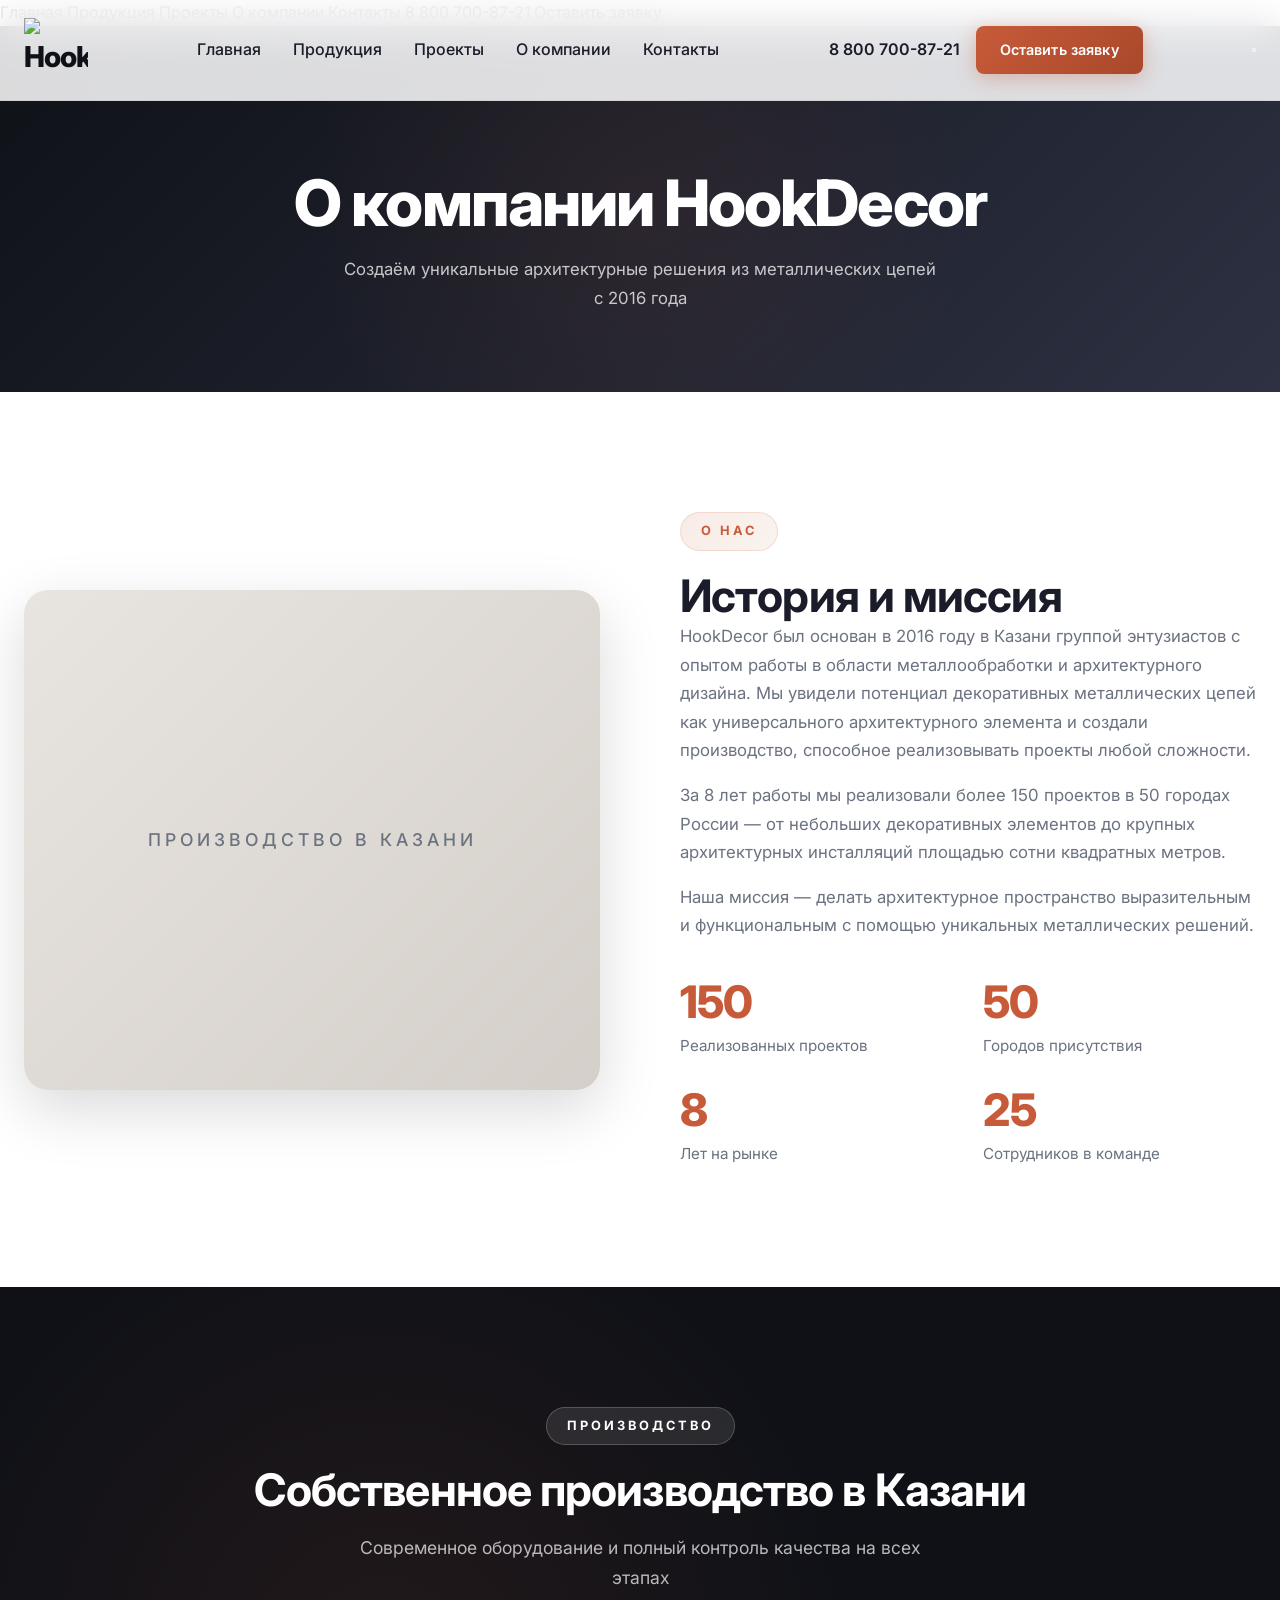
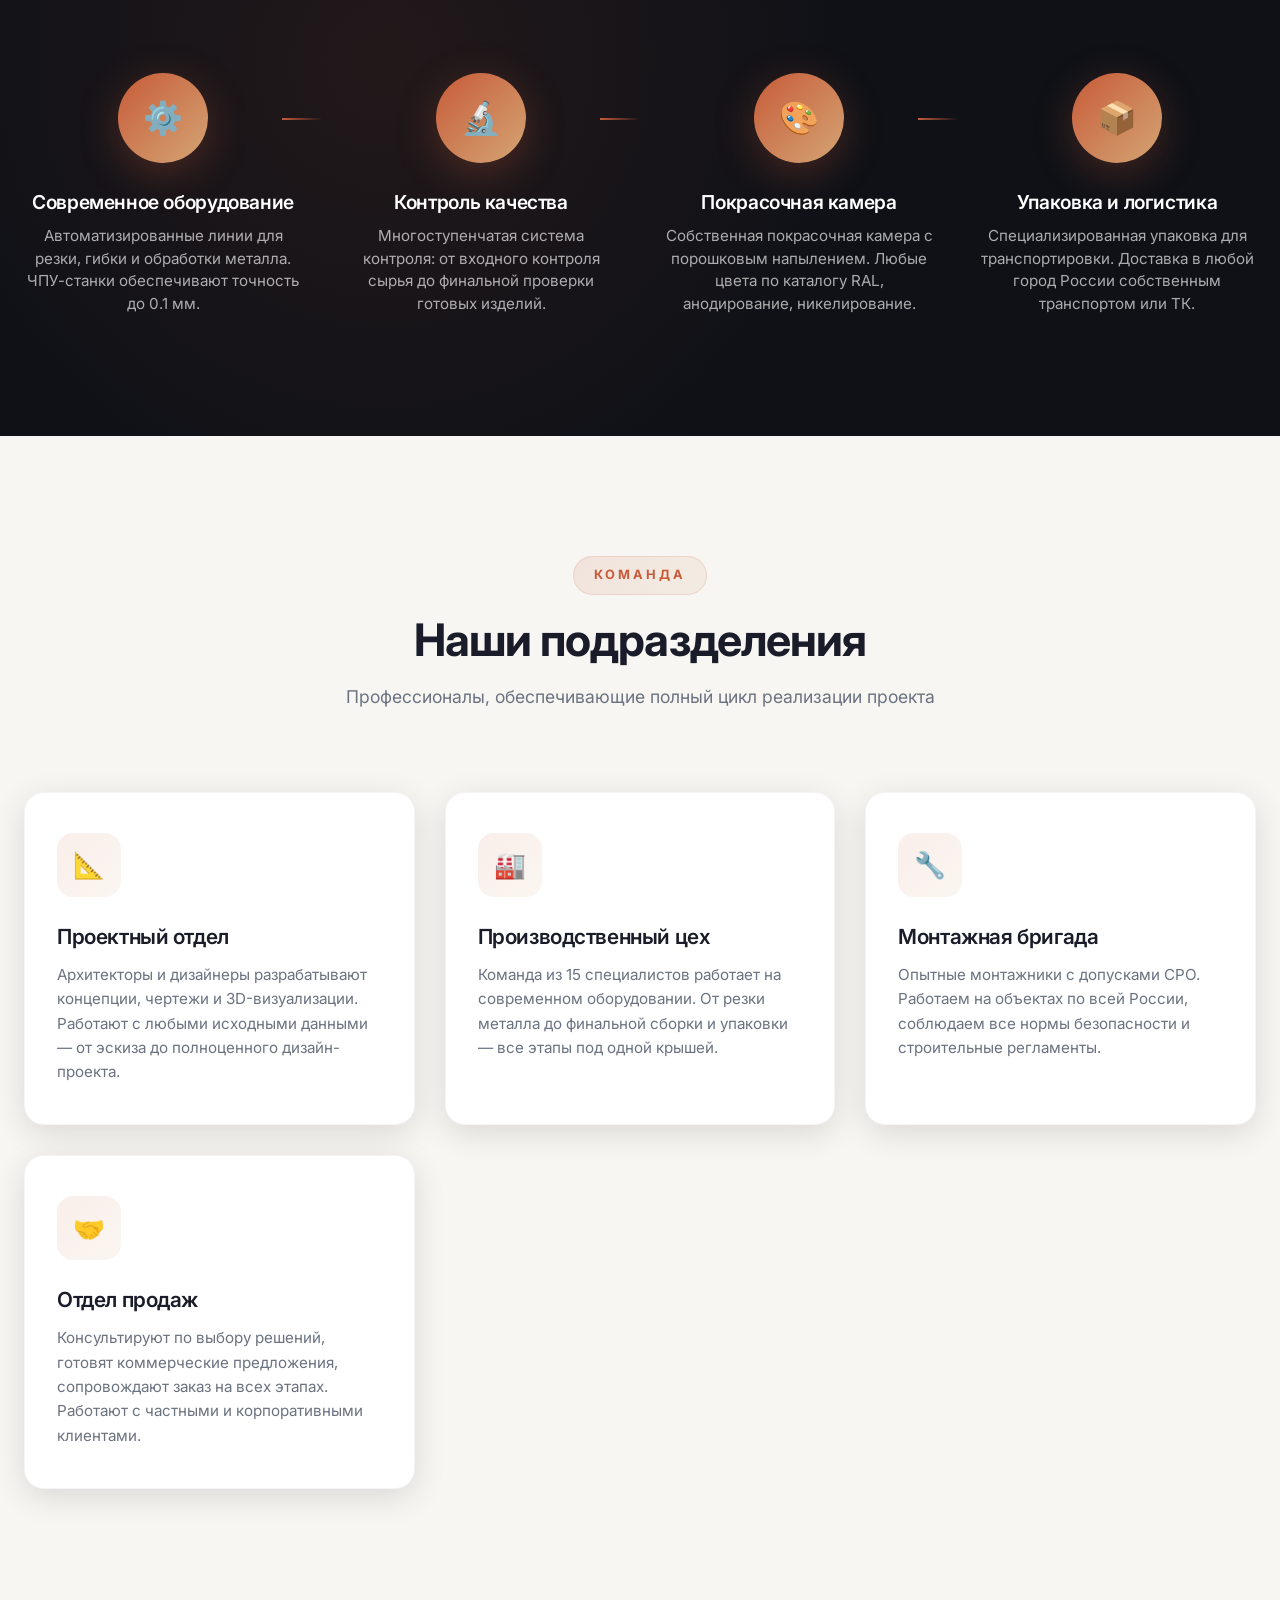
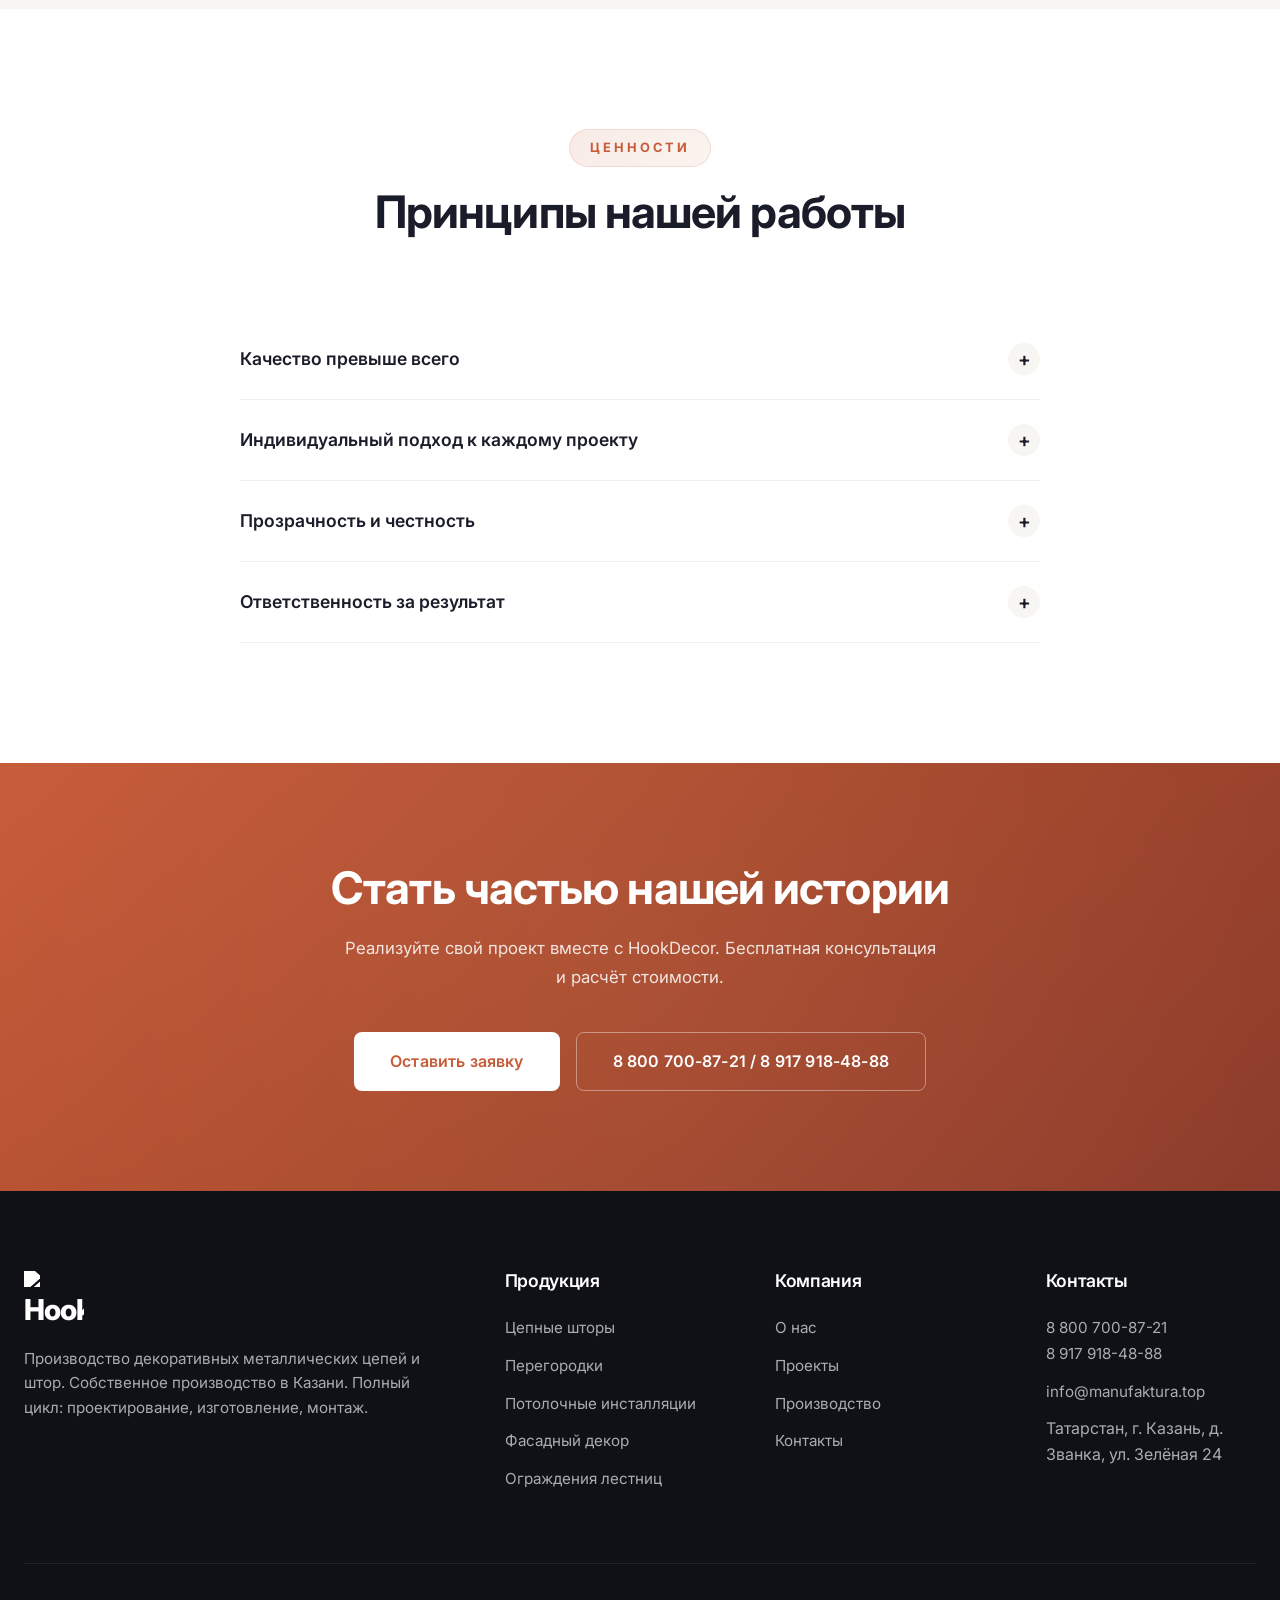
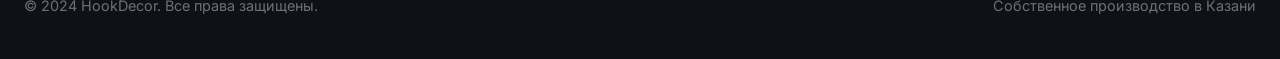
==== commit 33687fee: "Убрал слогон" ====
--- a/about.html
+++ b/about.html
@@ -1077,10 +1077,7 @@
 <header class="header-premium">
 <div class="container-premium">
 <div class="header-inner-premium">
-<a href="index.html" class="logo-premium logo-img-wrap">
-<img src="logo-dark.png" alt="HookDecor" class="logo-img" style="height:52px;width:52px;object-fit:contain;display:block;flex-shrink:0;">
-<span class="logo-tagline">Декоративные цепи</span>
-</a>
+<a href="index.html" class="logo-premium logo-img-wrap"><img src="logo-dark.png" alt="HookDecor" style="height:64px;width:64px;object-fit:contain;display:block;"></a>
 <nav class="header-desktop-nav" style="display:flex;gap:32px;">
 <a href="index.html" style="font-weight:500;color:#1a1d29;">Главная</a>
 <a href="products.html" style="font-weight:500;color:#1a1d29;">Продукция</a>
@@ -1250,10 +1247,7 @@
 <div class="container-premium">
 <div class="footer-grid-premium">
 <div class="footer-brand-premium">
-<a href="index.html" class="logo-premium logo-img-wrap">
-<img src="logo-white.png" alt="HookDecor" class="logo-img logo-img-footer" style="height:48px;width:48px;object-fit:contain;display:block;flex-shrink:0;filter:brightness(0) invert(1);">
-<span class="logo-tagline" style="color:rgba(255,255,255,0.7);">Декоративные цепи</span>
-</a>
+<a href="index.html" class="logo-premium logo-img-wrap"><img src="logo-white.png" alt="HookDecor" style="height:60px;width:60px;object-fit:contain;display:block;filter:brightness(0) invert(1);"></a>
 <p>Производство декоративных металлических цепей и штор. Собственное производство в Казани. Полный цикл: проектирование, изготовление, монтаж.</p>
 </div>
 <div class="footer-links-premium">
